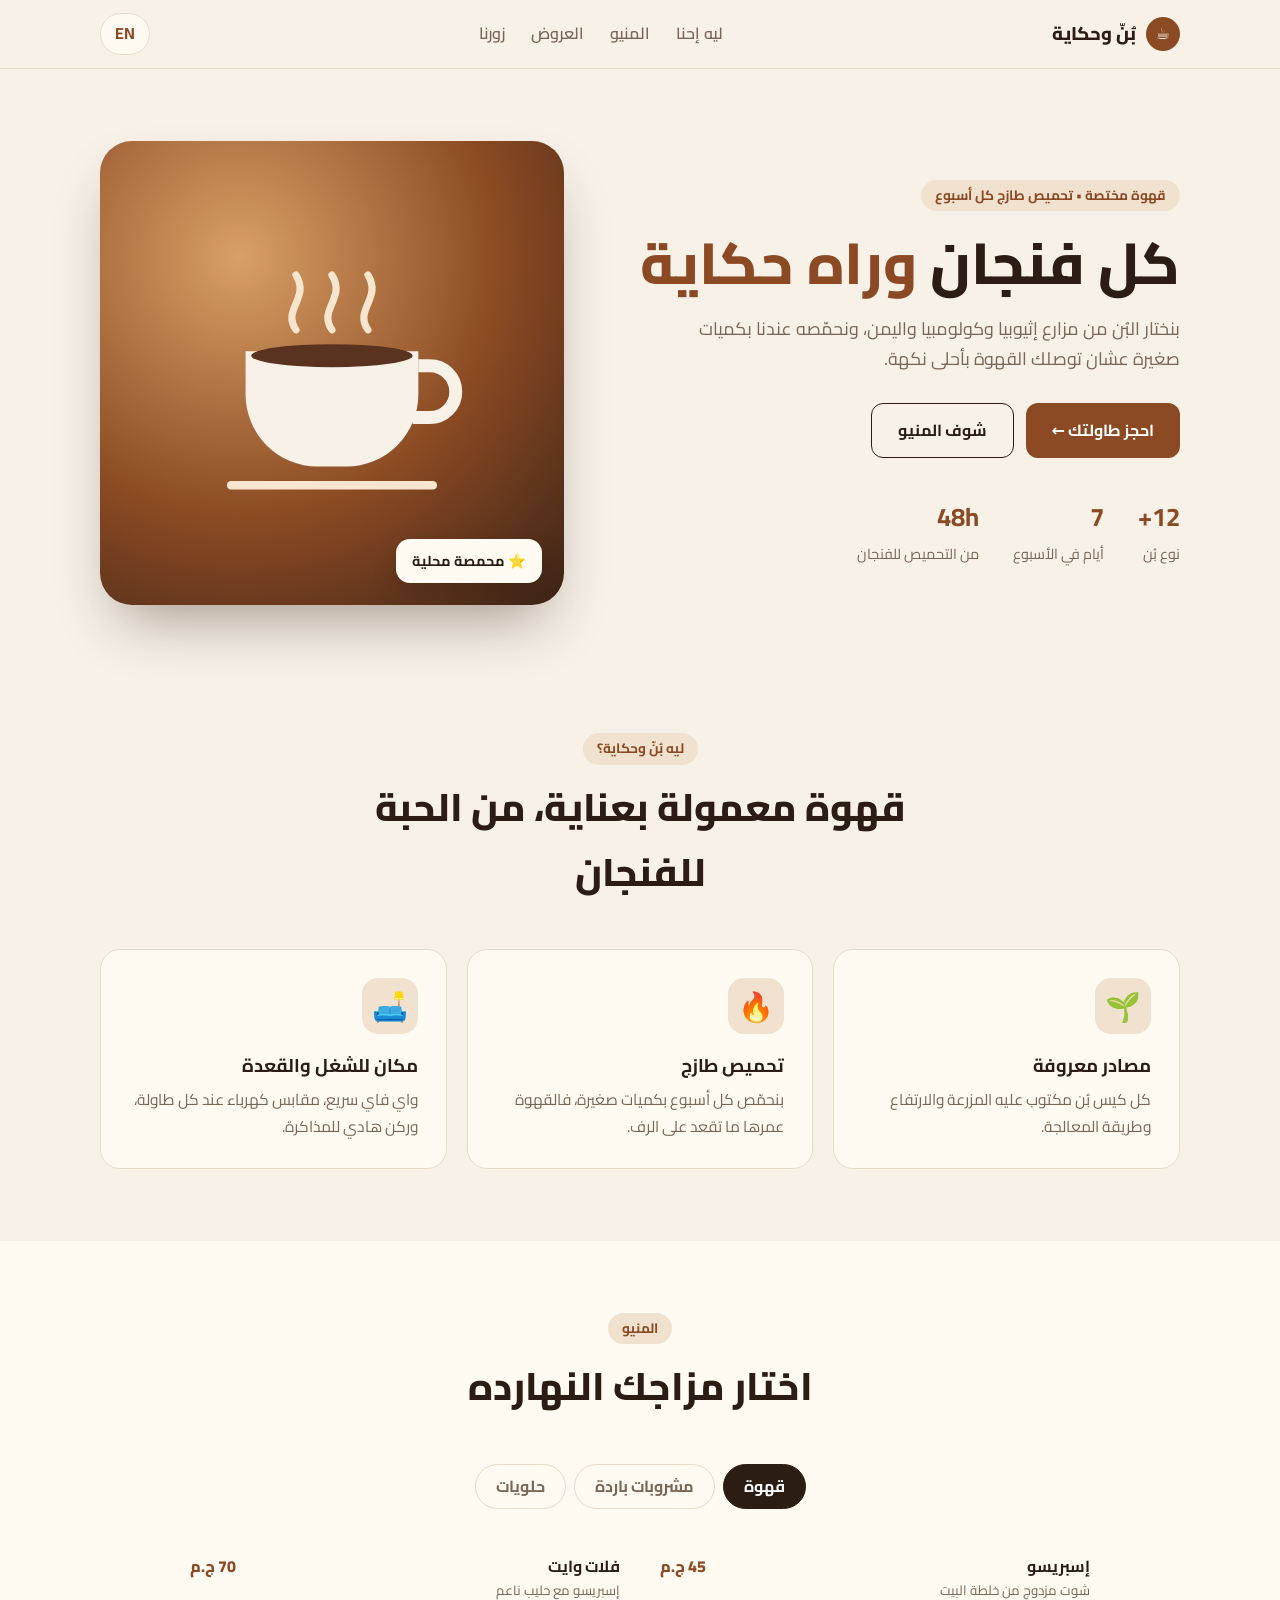
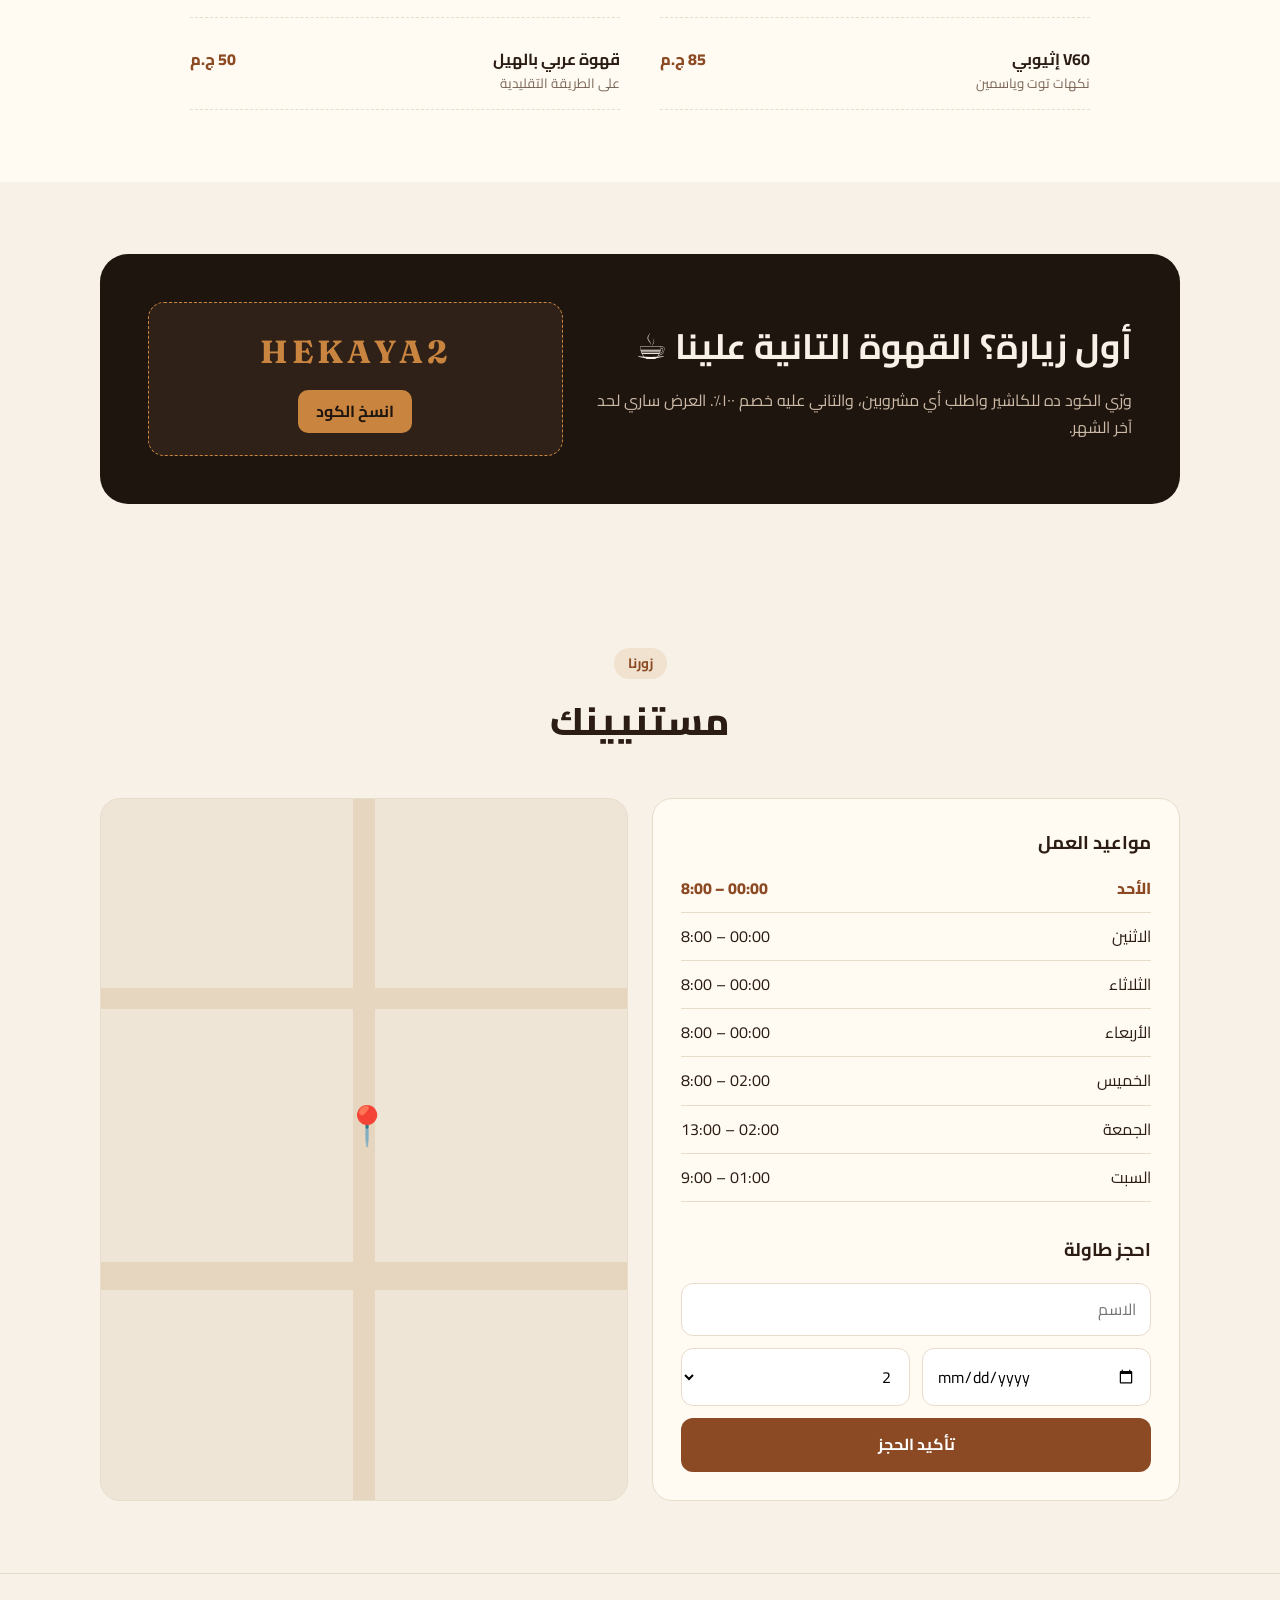
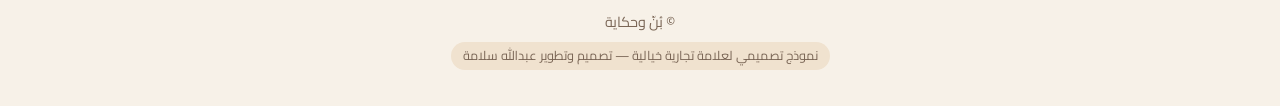
==== projects/cafe-landing/index.html @ 3712c5c9 "Rebuild as bilingual freelance portfolio and add 4 live projects - New Arabic/English portfolio with" ====
<!doctype html>
<html lang="ar" dir="rtl">
<head>
<meta charset="utf-8">
<meta name="viewport" content="width=device-width, initial-scale=1">
<title>بُنّ وحكاية | Bunn & Hekaya</title>
<meta name="description" content="Landing page concept for a specialty coffee shop — bilingual Arabic/English.">
<link rel="preconnect" href="https://fonts.googleapis.com">
<link rel="preconnect" href="https://fonts.gstatic.com" crossorigin>
<link href="https://fonts.googleapis.com/css2?family=Cairo:wght@400;600;800&family=Fraunces:opsz,wght@9..144,600;9..144,800&display=swap" rel="stylesheet">
<style>
:root{
  --bg:#f7f1e8; --surface:#fffaf2; --ink:#2b1d14; --muted:#7a6656; --brand:#8b4a23; --brand-2:#c9853f; --line:#e8dccb; --dark:#1f150f;
}
*{box-sizing:border-box;margin:0;padding:0}
html{scroll-behavior:smooth}
body{font-family:"Cairo",system-ui,sans-serif;background:var(--bg);color:var(--ink);line-height:1.7}
html[lang=en] body{font-family:"Cairo",system-ui,sans-serif}
html[lang=ar] .en, html[lang=en] .ar{display:none!important}
a{color:inherit;text-decoration:none}
.wrap{max-width:1120px;margin:0 auto;padding:0 20px}
.serif{font-family:"Fraunces",serif}

/* nav */
nav{position:sticky;top:0;z-index:10;background:color-mix(in srgb,var(--bg) 88%,transparent);backdrop-filter:blur(8px);border-bottom:1px solid var(--line)}
nav .wrap{display:flex;align-items:center;justify-content:space-between;height:68px;gap:16px}
.logo{display:flex;align-items:center;gap:10px;font-weight:800;font-size:1.15rem}
.logo .bean{width:34px;height:34px;border-radius:50%;background:var(--brand);display:grid;place-items:center;color:#fff;font-size:1rem}
.links{display:flex;gap:26px;font-weight:600;color:var(--muted)}
.links a:hover{color:var(--brand)}
.lang{border:1px solid var(--line);background:var(--surface);padding:6px 14px;border-radius:999px;font:inherit;font-weight:700;cursor:pointer;color:var(--brand)}

/* hero */
.hero{padding:72px 0 56px}
.hero .wrap{display:grid;grid-template-columns:1.1fr .9fr;gap:48px;align-items:center}
.tag{display:inline-block;background:#f0e2cf;color:var(--brand);padding:4px 14px;border-radius:999px;font-weight:700;font-size:.85rem}
h1{font-size:clamp(2.2rem,5vw,3.6rem);line-height:1.2;margin:18px 0 16px;font-weight:800}
h1 em{font-style:normal;color:var(--brand)}
.lead{color:var(--muted);font-size:1.12rem;max-width:520px}
.cta{display:flex;gap:12px;margin-top:28px;flex-wrap:wrap}
.btn{display:inline-flex;align-items:center;gap:8px;padding:13px 26px;border-radius:12px;font-weight:700;transition:.2s}
.btn.primary{background:var(--brand);color:#fff}
.btn.primary:hover{background:#6f3a1b;transform:translateY(-2px)}
.btn.ghost{border:1.5px solid var(--ink)}
.btn.ghost:hover{background:var(--ink);color:#fff}
.stats{display:flex;gap:34px;margin-top:38px}
.stats b{display:block;font-size:1.6rem;color:var(--brand)}
.stats span{color:var(--muted);font-size:.9rem}
.cup{position:relative;aspect-ratio:1;border-radius:32px;background:radial-gradient(circle at 30% 25%,#d9a066,#8b4a23 55%,#3b2316);display:grid;place-items:center;overflow:hidden;box-shadow:0 30px 60px -20px rgba(59,35,22,.45)}
.cup svg{width:62%}
.steam path{stroke-dasharray:60;animation:steam 3s ease-in-out infinite}
.steam path:nth-child(2){animation-delay:.6s}.steam path:nth-child(3){animation-delay:1.2s}
@keyframes steam{0%{stroke-dashoffset:60;opacity:0}40%{opacity:.9}100%{stroke-dashoffset:-60;opacity:0}}
.badge{position:absolute;bottom:22px;inset-inline-start:22px;background:var(--surface);padding:10px 16px;border-radius:14px;font-weight:700;font-size:.9rem;box-shadow:0 10px 24px rgba(0,0,0,.15)}

/* sections */
section{padding:72px 0}
.head{text-align:center;max-width:620px;margin:0 auto 44px}
.head h2{font-size:clamp(1.7rem,3.5vw,2.4rem);font-weight:800;margin:10px 0}
.head p{color:var(--muted)}
.why{display:grid;grid-template-columns:repeat(3,1fr);gap:20px}
.card{background:var(--surface);border:1px solid var(--line);border-radius:20px;padding:28px}
.card .ic{font-size:1.8rem;width:56px;height:56px;border-radius:16px;background:#f0e2cf;display:grid;place-items:center;margin-bottom:16px}
.card h3{font-size:1.15rem;margin-bottom:6px}
.card p{color:var(--muted);font-size:.97rem}

/* menu */
.tabs{display:flex;justify-content:center;gap:8px;margin-bottom:30px;flex-wrap:wrap}
.tabs button{font:inherit;font-weight:700;border:1px solid var(--line);background:var(--surface);padding:8px 20px;border-radius:999px;cursor:pointer;color:var(--muted)}
.tabs button.on{background:var(--ink);color:#fff;border-color:var(--ink)}
.menu{display:grid;grid-template-columns:repeat(2,1fr);gap:14px 40px;max-width:900px;margin:0 auto}
.item{display:flex;align-items:baseline;gap:12px;padding:14px 0;border-bottom:1px dashed var(--line)}
.item .n{font-weight:700}
.item small{display:block;color:var(--muted);font-weight:400}
.item .dots{flex:1}
.item .p{font-weight:800;color:var(--brand);white-space:nowrap}

/* offer */
.offer{background:var(--dark);color:#f7f1e8;border-radius:28px;padding:48px;display:grid;grid-template-columns:1.3fr 1fr;gap:30px;align-items:center}
.offer h2{font-size:clamp(1.6rem,3vw,2.2rem);margin-bottom:10px}
.offer p{color:#cdbba8}
.code{background:#2f2118;border:1px dashed var(--brand-2);border-radius:16px;padding:22px;text-align:center}
.code b{display:block;font-size:2rem;letter-spacing:4px;color:var(--brand-2);font-family:"Fraunces",serif}
.code button{margin-top:10px;font:inherit;background:var(--brand-2);border:0;color:var(--dark);padding:8px 18px;border-radius:10px;font-weight:700;cursor:pointer}

/* visit */
.visit{display:grid;grid-template-columns:1fr 1fr;gap:24px}
.hours li{list-style:none;display:flex;justify-content:space-between;padding:10px 0;border-bottom:1px solid var(--line)}
.hours li.today{color:var(--brand);font-weight:800}
.map{border-radius:20px;min-height:280px;background:
  linear-gradient(90deg,transparent 48%,#e6d6c0 48% 52%,transparent 52%),
  linear-gradient(0deg,transparent 30%,#e6d6c0 30% 34%,transparent 34%),
  linear-gradient(0deg,transparent 70%,#e6d6c0 70% 73%,transparent 73%),#efe5d6;
  position:relative;border:1px solid var(--line)}
.pin{position:absolute;top:42%;left:46%;font-size:2.4rem;animation:bob 1.8s ease-in-out infinite}
@keyframes bob{50%{transform:translateY(-8px)}}
form.book{display:grid;gap:12px;margin-top:18px}
form.book .row{display:grid;grid-template-columns:1fr 1fr;gap:12px}
input,select{font:inherit;padding:12px 14px;border-radius:12px;border:1px solid var(--line);background:#fff;width:100%}
.ok{display:none;background:#e7f3e3;color:#2f6b2a;padding:12px;border-radius:12px;font-weight:700}

footer{padding:36px 0;text-align:center;color:var(--muted);font-size:.9rem;border-top:1px solid var(--line)}
.concept{display:inline-block;margin-top:8px;font-size:.8rem;background:#f0e2cf;padding:3px 12px;border-radius:999px}

.reveal{opacity:0;transform:translateY(24px);transition:.7s}
.reveal.in{opacity:1;transform:none}

@media (max-width:860px){
  .hero .wrap,.offer,.visit{grid-template-columns:1fr}
  .why{grid-template-columns:1fr}
  .menu{grid-template-columns:1fr}
  .links{display:none}
  .offer{padding:30px}
  .hero{padding-top:40px}
}
</style>
</head>
<body>
<nav>
  <div class="wrap">
    <a href="#" class="logo"><span class="bean">☕</span><span class="ar">بُنّ وحكاية</span><span class="en serif">Bunn &amp; Hekaya</span></a>
    <div class="links">
      <a href="#why"><span class="ar">ليه إحنا</span><span class="en">Why us</span></a>
      <a href="#menu"><span class="ar">المنيو</span><span class="en">Menu</span></a>
      <a href="#offer"><span class="ar">العروض</span><span class="en">Offers</span></a>
      <a href="#visit"><span class="ar">زورنا</span><span class="en">Visit</span></a>
    </div>
    <button class="lang" id="lang">EN</button>
  </div>
</nav>

<header class="hero">
  <div class="wrap">
    <div>
      <span class="tag"><span class="ar">قهوة مختصة • تحميص طازج كل أسبوع</span><span class="en">Specialty coffee • Roasted fresh weekly</span></span>
      <h1><span class="ar">كل فنجان <em>وراه حكاية</em></span><span class="en">Every cup <em>has a story</em></span></h1>
      <p class="lead"><span class="ar">بنختار البُن من مزارع إثيوبيا وكولومبيا واليمن، ونحمّصه عندنا بكميات صغيرة عشان توصلك القهوة بأحلى نكهة.</span><span class="en">We source beans from farms in Ethiopia, Colombia and Yemen, and roast them in small batches in-house so every cup reaches you at its best.</span></p>
      <div class="cta">
        <a class="btn primary" href="#visit"><span class="ar">احجز طاولتك ←</span><span class="en">Book a table →</span></a>
        <a class="btn ghost" href="#menu"><span class="ar">شوف المنيو</span><span class="en">See the menu</span></a>
      </div>
      <div class="stats">
        <div><b>12+</b><span class="ar">نوع بُن</span><span class="en">bean origins</span></div>
        <div><b>7</b><span class="ar">أيام في الأسبوع</span><span class="en">days a week</span></div>
        <div><b>48h</b><span class="ar">من التحميص للفنجان</span><span class="en">roast to cup</span></div>
      </div>
    </div>
    <div class="cup" aria-hidden="true">
      <svg viewBox="0 0 200 200" fill="none">
        <g class="steam" stroke="#f7e6cf" stroke-width="5" stroke-linecap="round">
          <path d="M75 70c-10-14 10-22 0-38"/><path d="M100 70c-10-14 10-22 0-38"/><path d="M125 70c-10-14 10-22 0-38"/>
        </g>
        <path d="M40 85h120v30a50 50 0 0 1-50 50h-20a50 50 0 0 1-50-50z" fill="#f7f1e8"/>
        <path d="M160 95h8a18 18 0 0 1 0 36h-12" stroke="#f7f1e8" stroke-width="9"/>
        <ellipse cx="100" cy="88" rx="56" ry="8" fill="#5a3320"/>
        <path d="M30 178h140" stroke="#f7e6cf" stroke-width="6" stroke-linecap="round"/>
      </svg>
      <div class="badge">⭐ <span class="ar">محمصة محلية</span><span class="en">Local roastery</span></div>
    </div>
  </div>
</header>

<section id="why">
  <div class="wrap">
    <div class="head reveal">
      <span class="tag"><span class="ar">ليه بُنّ وحكاية؟</span><span class="en">Why Bunn &amp; Hekaya?</span></span>
      <h2><span class="ar">قهوة معمولة بعناية، من الحبة للفنجان</span><span class="en">Coffee made with care, from bean to cup</span></h2>
    </div>
    <div class="why">
      <div class="card reveal"><div class="ic">🌱</div><h3><span class="ar">مصادر معروفة</span><span class="en">Known origins</span></h3><p><span class="ar">كل كيس بُن مكتوب عليه المزرعة والارتفاع وطريقة المعالجة.</span><span class="en">Every bag lists its farm, altitude and processing method.</span></p></div>
      <div class="card reveal"><div class="ic">🔥</div><h3><span class="ar">تحميص طازج</span><span class="en">Fresh roasting</span></h3><p><span class="ar">بنحمّص كل أسبوع بكميات صغيرة، فالقهوة عمرها ما تقعد على الرف.</span><span class="en">We roast weekly in small batches, so coffee never sits on a shelf.</span></p></div>
      <div class="card reveal"><div class="ic">🛋️</div><h3><span class="ar">مكان للشغل والقعدة</span><span class="en">Work-friendly space</span></h3><p><span class="ar">واي فاي سريع، مقابس كهرباء عند كل طاولة، وركن هادي للمذاكرة.</span><span class="en">Fast Wi-Fi, a socket at every table and a quiet study corner.</span></p></div>
    </div>
  </div>
</section>

<section id="menu" style="background:var(--surface)">
  <div class="wrap">
    <div class="head reveal">
      <span class="tag"><span class="ar">المنيو</span><span class="en">Menu</span></span>
      <h2><span class="ar">اختار مزاجك النهارده</span><span class="en">Pick today's mood</span></h2>
    </div>
    <div class="tabs" id="tabs"></div>
    <div class="menu" id="menuList"></div>
  </div>
</section>

<section id="offer">
  <div class="wrap">
    <div class="offer reveal">
      <div>
        <h2><span class="ar">أول زيارة؟ القهوة التانية علينا ☕</span><span class="en">First visit? Your second coffee is on us ☕</span></h2>
        <p><span class="ar">ورّي الكود ده للكاشير واطلب أي مشروبين، والتاني عليه خصم ١٠٠٪. العرض ساري لحد آخر الشهر.</span><span class="en">Show this code at the counter and order any two drinks; the second is free. Valid until the end of the month.</span></p>
      </div>
      <div class="code">
        <b>HEKAYA2</b>
        <button id="copy"><span class="ar">انسخ الكود</span><span class="en">Copy code</span></button>
      </div>
    </div>
  </div>
</section>

<section id="visit">
  <div class="wrap">
    <div class="head reveal">
      <span class="tag"><span class="ar">زورنا</span><span class="en">Visit us</span></span>
      <h2><span class="ar">مستنيينك</span><span class="en">We're waiting for you</span></h2>
    </div>
    <div class="visit">
      <div class="card reveal">
        <h3><span class="ar">مواعيد العمل</span><span class="en">Opening hours</span></h3>
        <ul class="hours" id="hours"></ul>
        <form class="book" id="book">
          <h3 style="margin-top:14px"><span class="ar">احجز طاولة</span><span class="en">Book a table</span></h3>
          <input required id="nm" placeholder="الاسم">
          <div class="row">
            <input required type="date" id="dt">
            <select id="ppl"><option>2</option><option>3</option><option>4</option><option>5+</option></select>
          </div>
          <button class="btn primary" style="justify-content:center;border:0;font:inherit;font-weight:700;cursor:pointer"><span class="ar">تأكيد الحجز</span><span class="en">Confirm booking</span></button>
          <div class="ok" id="ok"></div>
        </form>
      </div>
      <div class="map reveal" role="img" aria-label="Map"><span class="pin">📍</span></div>
    </div>
  </div>
</section>

<footer>
  <div class="wrap">
    <div><span class="ar">© بُنّ وحكاية</span><span class="en">© Bunn &amp; Hekaya</span></div>
    <span class="concept"><span class="ar">نموذج تصميمي لعلامة تجارية خيالية — تصميم وتطوير عبدالله سلامة</span><span class="en">Design concept for a fictional brand — designed &amp; built by Abdullah Salama</span></span>
  </div>
</footer>

<script>
const MENU={
  coffee:{ar:"قهوة",en:"Coffee",items:[
    ["إسبريسو","Espresso","شوت مزدوج من خلطة البيت","Double shot of the house blend",45],
    ["فلات وايت","Flat White","إسبريسو مع حليب ناعم","Espresso with silky milk",70],
    ["V60 إثيوبي","Ethiopian V60","نكهات توت وياسمين","Notes of berry and jasmine",85],
    ["قهوة عربي بالهيل","Arabic Coffee & Cardamom","على الطريقة التقليدية","The traditional way",50]]},
  cold:{ar:"مشروبات باردة",en:"Cold drinks",items:[
    ["كولد برو","Cold Brew","منقوع ١٨ ساعة","Steeped for 18 hours",75],
    ["آيس سبانش لاتيه","Iced Spanish Latte","بالحليب المكثف","With condensed milk",80],
    ["ليمون بالنعناع","Mint Lemonade","فريش","Freshly squeezed",55],
    ["آيس ماتشا","Iced Matcha","ماتشا ياباني","Japanese matcha",90]]},
  sweets:{ar:"حلويات",en:"Sweets",items:[
    ["تشيز كيك سان سباستيان","Basque Cheesecake","قطعة","Per slice",95],
    ["كرواسون زبدة","Butter Croissant","طازج كل صباح","Baked every morning",45],
    ["كوكيز شوكولاتة","Chocolate Cookie","بالبندق","With hazelnut",40],
    ["بسبوسة بالقشطة","Basbousa & Cream","وصفة البيت","House recipe",55]]}
};
let lang="ar",tab="coffee";
const $=s=>document.querySelector(s);
function drawMenu(){
  $("#tabs").innerHTML=Object.entries(MENU).map(([k,v])=>`<button data-k="${k}" class="${k===tab?"on":""}">${v[lang]}</button>`).join("");
  $("#menuList").innerHTML=MENU[tab].items.map(i=>`<div class="item"><div class="n">${lang==="ar"?i[0]:i[1]}<small>${lang==="ar"?i[2]:i[3]}</small></div><span class="dots"></span><span class="p">${i[4]} ${lang==="ar"?"ج.م":"EGP"}</span></div>`).join("");
  document.querySelectorAll("#tabs button").forEach(b=>b.onclick=()=>{tab=b.dataset.k;drawMenu()});
}
const DAYS=[["الأحد","Sunday","8:00 – 00:00"],["الاثنين","Monday","8:00 – 00:00"],["الثلاثاء","Tuesday","8:00 – 00:00"],["الأربعاء","Wednesday","8:00 – 00:00"],["الخميس","Thursday","8:00 – 02:00"],["الجمعة","Friday","13:00 – 02:00"],["السبت","Saturday","9:00 – 01:00"]];
function drawHours(){
  const t=new Date().getDay();
  $("#hours").innerHTML=DAYS.map((d,i)=>`<li class="${i===t?"today":""}"><span>${lang==="ar"?d[0]:d[1]}</span><span dir="ltr">${d[2]}</span></li>`).join("");
}
function setLang(l){
  lang=l;document.documentElement.lang=l;document.documentElement.dir=l==="ar"?"rtl":"ltr";
  $("#lang").textContent=l==="ar"?"EN":"عربي";
  $("#nm").placeholder=l==="ar"?"الاسم":"Your name";
  drawMenu();drawHours();
}
$("#lang").onclick=()=>setLang(lang==="ar"?"en":"ar");
$("#copy").onclick=()=>{navigator.clipboard?.writeText("HEKAYA2");$("#copy").textContent=lang==="ar"?"تم النسخ ✓":"Copied ✓"};
$("#dt").min=new Date().toISOString().slice(0,10);
$("#book").onsubmit=e=>{e.preventDefault();const ok=$("#ok");ok.style.display="block";
  ok.textContent=lang==="ar"?`تم استلام طلب الحجز يا ${$("#nm").value} — هنكلمك للتأكيد (نموذج تجريبي)`:`Thanks ${$("#nm").value}, we'll call to confirm (demo form)`;};
const io=new IntersectionObserver(es=>es.forEach(e=>{if(e.isIntersecting){e.target.classList.add("in");io.unobserve(e.target)}}),{threshold:.15});
document.querySelectorAll(".reveal").forEach(el=>io.observe(el));
setLang("ar");
</script>
</body>
</html>
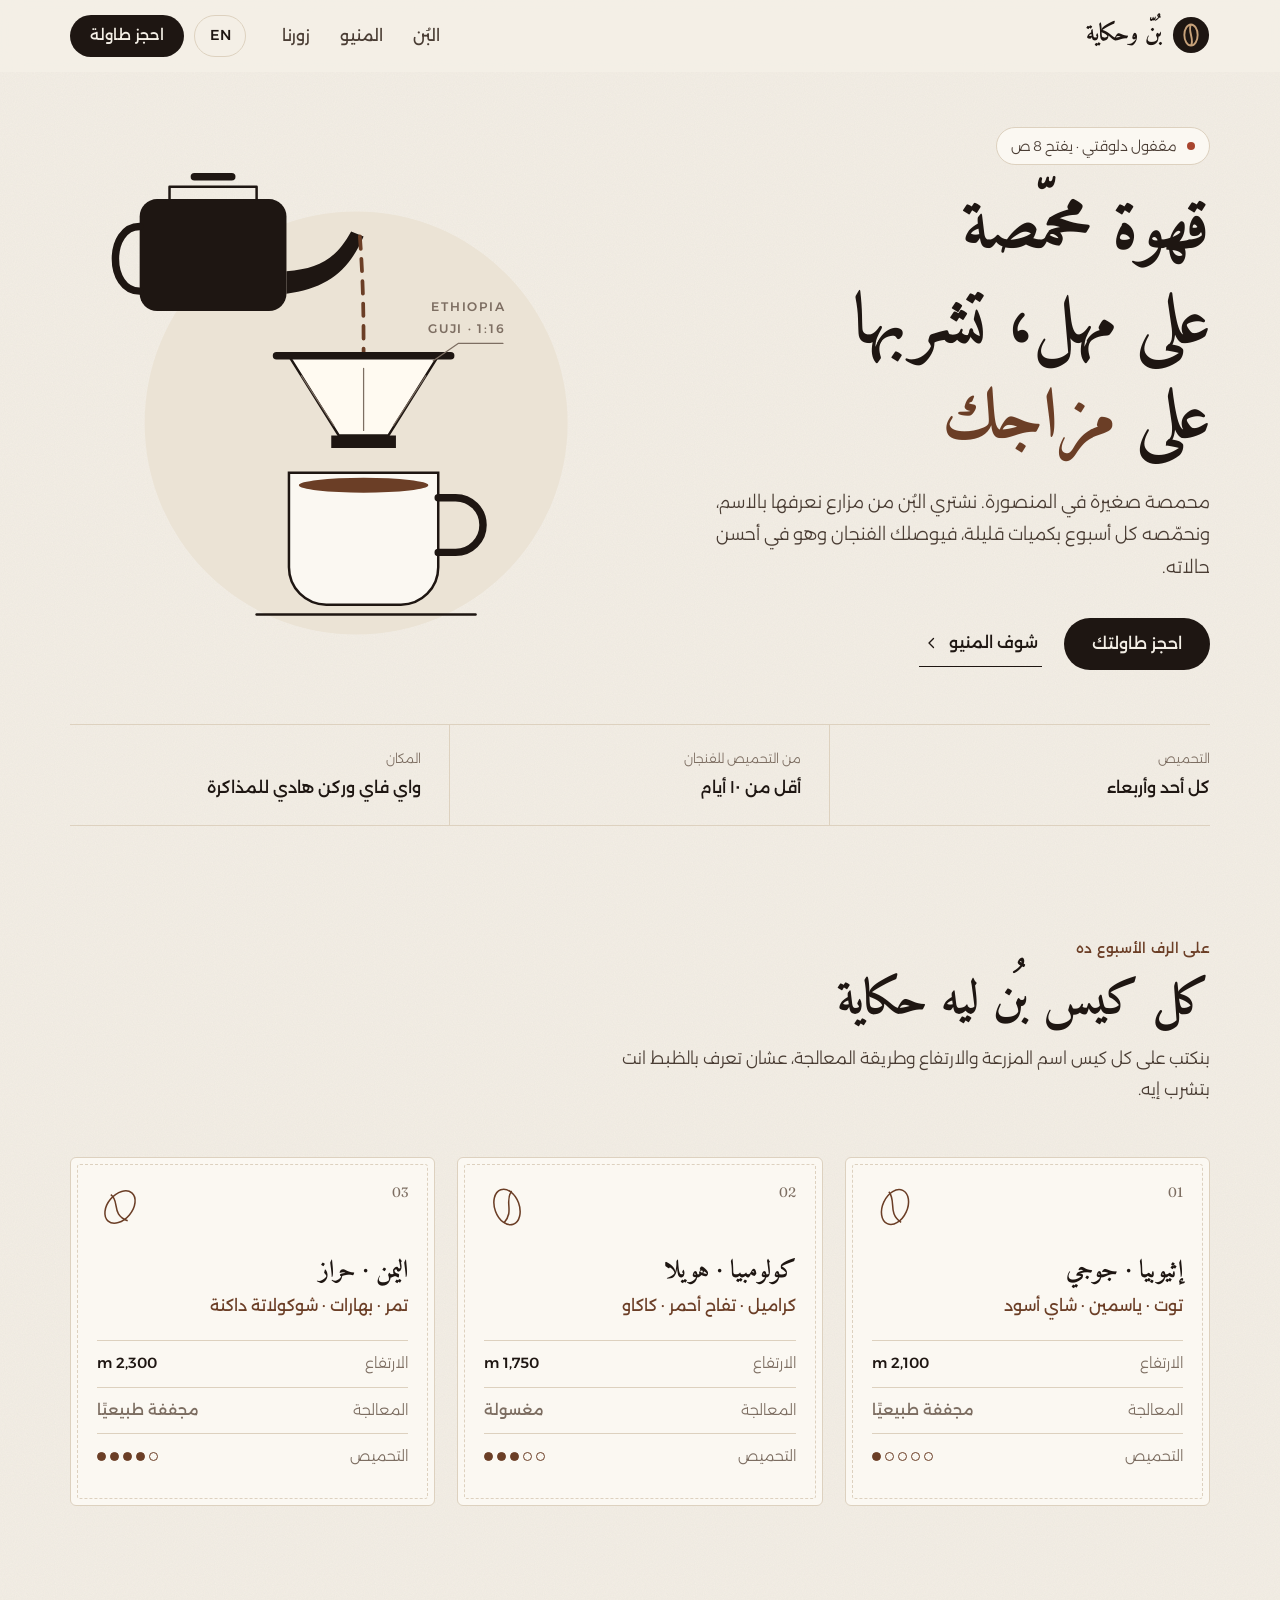
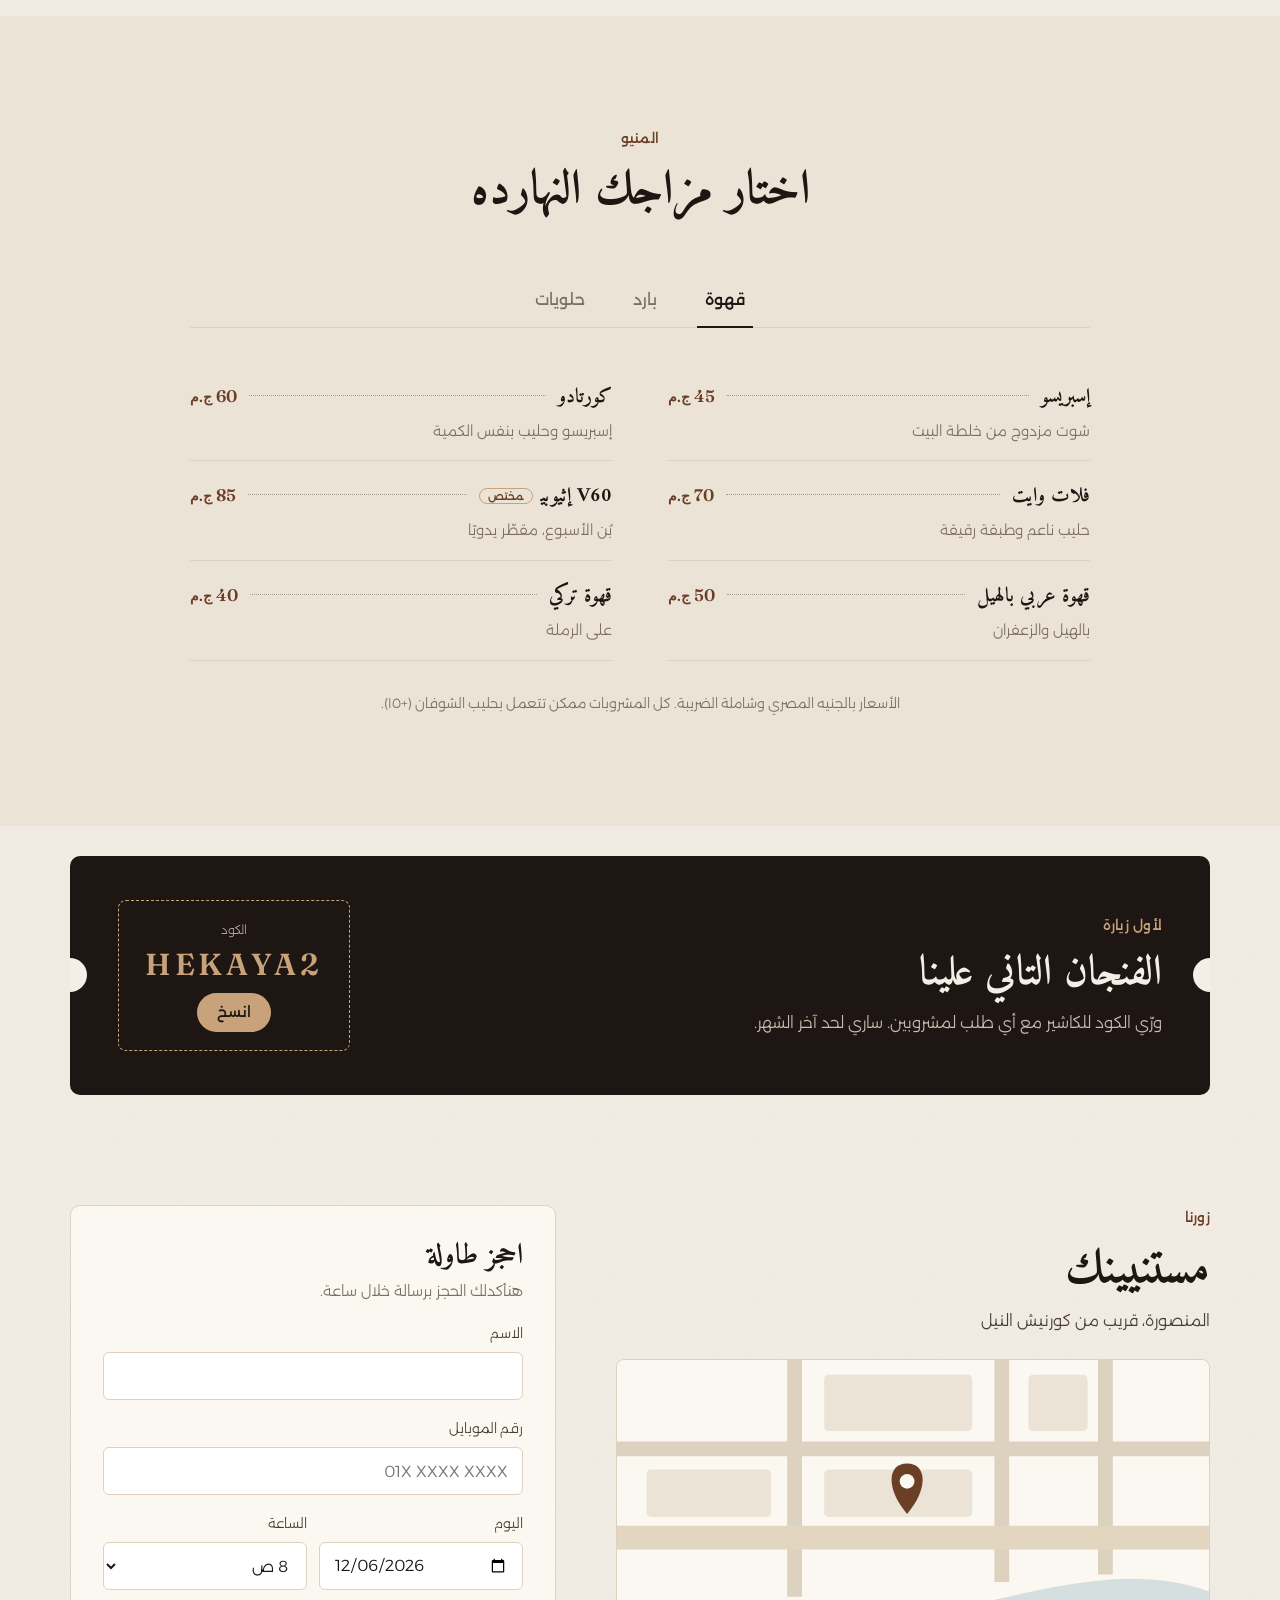
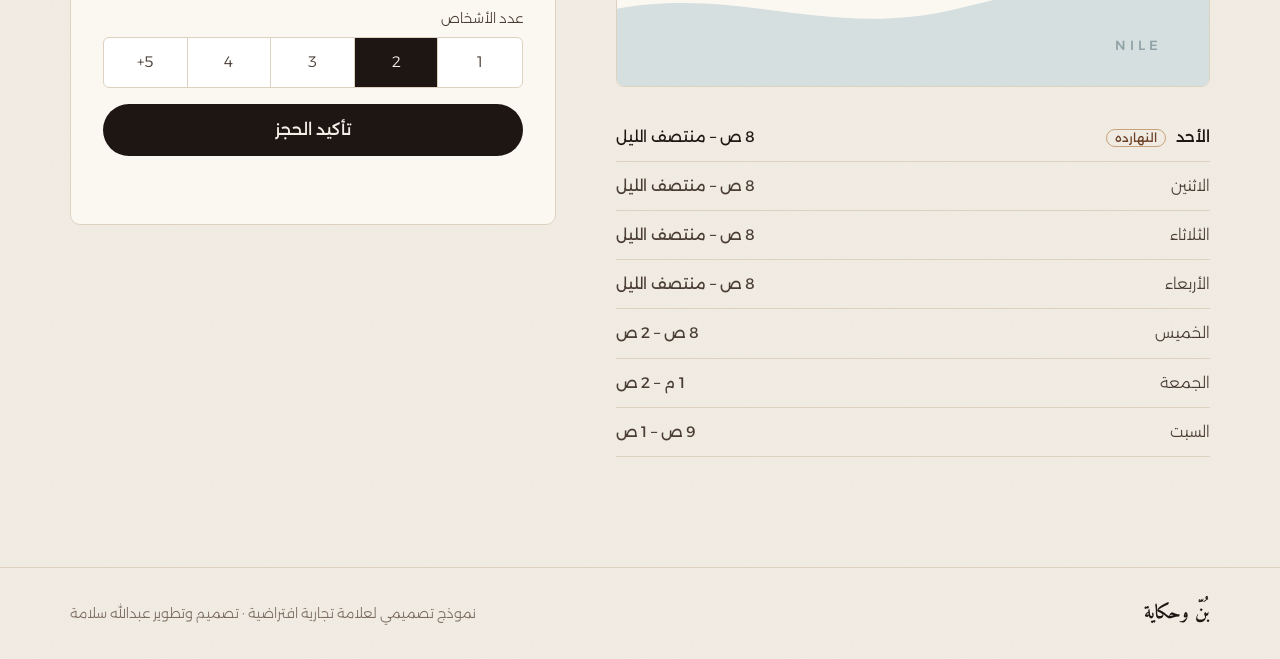
==== commit 6d5e9e2b: "Redesign café landing page Editorial look with an animated pour-over illustration, bean origin cards" ====
--- a/projects/cafe-landing/index.html
+++ b/projects/cafe-landing/index.html
@@ -3,280 +3,264 @@
 <head>
 <meta charset="utf-8">
 <meta name="viewport" content="width=device-width, initial-scale=1">
-<title>بُنّ وحكاية | Bunn & Hekaya</title>
-<meta name="description" content="Landing page concept for a specialty coffee shop — bilingual Arabic/English.">
+<title>بُنّ وحكاية | محمصة وقهوة مختصة</title>
+<meta name="description" content="بُنّ وحكاية — محمصة صغيرة وقهوة مختصة. بُن من مزارع معروفة، نحمّصه كل أسبوع ونقدّمه بعناية.">
+<meta name="theme-color" content="#f4efe6">
+<link rel="icon" href="data:image/svg+xml,%3Csvg xmlns='http://www.w3.org/2000/svg' viewBox='0 0 32 32'%3E%3Crect width='32' height='32' rx='16' fill='%231e1612'/%3E%3Cellipse cx='16' cy='16' rx='6' ry='9' fill='none' stroke='%23c8a27a' stroke-width='2'/%3E%3Cpath d='M16 7c-3 5 3 13 0 18' fill='none' stroke='%23c8a27a' stroke-width='2'/%3E%3C/svg%3E">
 <link rel="preconnect" href="https://fonts.googleapis.com">
 <link rel="preconnect" href="https://fonts.gstatic.com" crossorigin>
-<link href="https://fonts.googleapis.com/css2?family=Cairo:wght@400;600;800&family=Fraunces:opsz,wght@9..144,600;9..144,800&display=swap" rel="stylesheet">
-<style>
-:root{
-  --bg:#f7f1e8; --surface:#fffaf2; --ink:#2b1d14; --muted:#7a6656; --brand:#8b4a23; --brand-2:#c9853f; --line:#e8dccb; --dark:#1f150f;
-}
-*{box-sizing:border-box;margin:0;padding:0}
-html{scroll-behavior:smooth}
-body{font-family:"Cairo",system-ui,sans-serif;background:var(--bg);color:var(--ink);line-height:1.7}
-html[lang=en] body{font-family:"Cairo",system-ui,sans-serif}
-html[lang=ar] .en, html[lang=en] .ar{display:none!important}
-a{color:inherit;text-decoration:none}
-.wrap{max-width:1120px;margin:0 auto;padding:0 20px}
-.serif{font-family:"Fraunces",serif}
-
-/* nav */
-nav{position:sticky;top:0;z-index:10;background:color-mix(in srgb,var(--bg) 88%,transparent);backdrop-filter:blur(8px);border-bottom:1px solid var(--line)}
-nav .wrap{display:flex;align-items:center;justify-content:space-between;height:68px;gap:16px}
-.logo{display:flex;align-items:center;gap:10px;font-weight:800;font-size:1.15rem}
-.logo .bean{width:34px;height:34px;border-radius:50%;background:var(--brand);display:grid;place-items:center;color:#fff;font-size:1rem}
-.links{display:flex;gap:26px;font-weight:600;color:var(--muted)}
-.links a:hover{color:var(--brand)}
-.lang{border:1px solid var(--line);background:var(--surface);padding:6px 14px;border-radius:999px;font:inherit;font-weight:700;cursor:pointer;color:var(--brand)}
-
-/* hero */
-.hero{padding:72px 0 56px}
-.hero .wrap{display:grid;grid-template-columns:1.1fr .9fr;gap:48px;align-items:center}
-.tag{display:inline-block;background:#f0e2cf;color:var(--brand);padding:4px 14px;border-radius:999px;font-weight:700;font-size:.85rem}
-h1{font-size:clamp(2.2rem,5vw,3.6rem);line-height:1.2;margin:18px 0 16px;font-weight:800}
-h1 em{font-style:normal;color:var(--brand)}
-.lead{color:var(--muted);font-size:1.12rem;max-width:520px}
-.cta{display:flex;gap:12px;margin-top:28px;flex-wrap:wrap}
-.btn{display:inline-flex;align-items:center;gap:8px;padding:13px 26px;border-radius:12px;font-weight:700;transition:.2s}
-.btn.primary{background:var(--brand);color:#fff}
-.btn.primary:hover{background:#6f3a1b;transform:translateY(-2px)}
-.btn.ghost{border:1.5px solid var(--ink)}
-.btn.ghost:hover{background:var(--ink);color:#fff}
-.stats{display:flex;gap:34px;margin-top:38px}
-.stats b{display:block;font-size:1.6rem;color:var(--brand)}
-.stats span{color:var(--muted);font-size:.9rem}
-.cup{position:relative;aspect-ratio:1;border-radius:32px;background:radial-gradient(circle at 30% 25%,#d9a066,#8b4a23 55%,#3b2316);display:grid;place-items:center;overflow:hidden;box-shadow:0 30px 60px -20px rgba(59,35,22,.45)}
-.cup svg{width:62%}
-.steam path{stroke-dasharray:60;animation:steam 3s ease-in-out infinite}
-.steam path:nth-child(2){animation-delay:.6s}.steam path:nth-child(3){animation-delay:1.2s}
-@keyframes steam{0%{stroke-dashoffset:60;opacity:0}40%{opacity:.9}100%{stroke-dashoffset:-60;opacity:0}}
-.badge{position:absolute;bottom:22px;inset-inline-start:22px;background:var(--surface);padding:10px 16px;border-radius:14px;font-weight:700;font-size:.9rem;box-shadow:0 10px 24px rgba(0,0,0,.15)}
-
-/* sections */
-section{padding:72px 0}
-.head{text-align:center;max-width:620px;margin:0 auto 44px}
-.head h2{font-size:clamp(1.7rem,3.5vw,2.4rem);font-weight:800;margin:10px 0}
-.head p{color:var(--muted)}
-.why{display:grid;grid-template-columns:repeat(3,1fr);gap:20px}
-.card{background:var(--surface);border:1px solid var(--line);border-radius:20px;padding:28px}
-.card .ic{font-size:1.8rem;width:56px;height:56px;border-radius:16px;background:#f0e2cf;display:grid;place-items:center;margin-bottom:16px}
-.card h3{font-size:1.15rem;margin-bottom:6px}
-.card p{color:var(--muted);font-size:.97rem}
-
-/* menu */
-.tabs{display:flex;justify-content:center;gap:8px;margin-bottom:30px;flex-wrap:wrap}
-.tabs button{font:inherit;font-weight:700;border:1px solid var(--line);background:var(--surface);padding:8px 20px;border-radius:999px;cursor:pointer;color:var(--muted)}
-.tabs button.on{background:var(--ink);color:#fff;border-color:var(--ink)}
-.menu{display:grid;grid-template-columns:repeat(2,1fr);gap:14px 40px;max-width:900px;margin:0 auto}
-.item{display:flex;align-items:baseline;gap:12px;padding:14px 0;border-bottom:1px dashed var(--line)}
-.item .n{font-weight:700}
-.item small{display:block;color:var(--muted);font-weight:400}
-.item .dots{flex:1}
-.item .p{font-weight:800;color:var(--brand);white-space:nowrap}
-
-/* offer */
-.offer{background:var(--dark);color:#f7f1e8;border-radius:28px;padding:48px;display:grid;grid-template-columns:1.3fr 1fr;gap:30px;align-items:center}
-.offer h2{font-size:clamp(1.6rem,3vw,2.2rem);margin-bottom:10px}
-.offer p{color:#cdbba8}
-.code{background:#2f2118;border:1px dashed var(--brand-2);border-radius:16px;padding:22px;text-align:center}
-.code b{display:block;font-size:2rem;letter-spacing:4px;color:var(--brand-2);font-family:"Fraunces",serif}
-.code button{margin-top:10px;font:inherit;background:var(--brand-2);border:0;color:var(--dark);padding:8px 18px;border-radius:10px;font-weight:700;cursor:pointer}
-
-/* visit */
-.visit{display:grid;grid-template-columns:1fr 1fr;gap:24px}
-.hours li{list-style:none;display:flex;justify-content:space-between;padding:10px 0;border-bottom:1px solid var(--line)}
-.hours li.today{color:var(--brand);font-weight:800}
-.map{border-radius:20px;min-height:280px;background:
-  linear-gradient(90deg,transparent 48%,#e6d6c0 48% 52%,transparent 52%),
-  linear-gradient(0deg,transparent 30%,#e6d6c0 30% 34%,transparent 34%),
-  linear-gradient(0deg,transparent 70%,#e6d6c0 70% 73%,transparent 73%),#efe5d6;
-  position:relative;border:1px solid var(--line)}
-.pin{position:absolute;top:42%;left:46%;font-size:2.4rem;animation:bob 1.8s ease-in-out infinite}
-@keyframes bob{50%{transform:translateY(-8px)}}
-form.book{display:grid;gap:12px;margin-top:18px}
-form.book .row{display:grid;grid-template-columns:1fr 1fr;gap:12px}
-input,select{font:inherit;padding:12px 14px;border-radius:12px;border:1px solid var(--line);background:#fff;width:100%}
-.ok{display:none;background:#e7f3e3;color:#2f6b2a;padding:12px;border-radius:12px;font-weight:700}
-
-footer{padding:36px 0;text-align:center;color:var(--muted);font-size:.9rem;border-top:1px solid var(--line)}
-.concept{display:inline-block;margin-top:8px;font-size:.8rem;background:#f0e2cf;padding:3px 12px;border-radius:999px}
-
-.reveal{opacity:0;transform:translateY(24px);transition:.7s}
-.reveal.in{opacity:1;transform:none}
-
-@media (max-width:860px){
-  .hero .wrap,.offer,.visit{grid-template-columns:1fr}
-  .why{grid-template-columns:1fr}
-  .menu{grid-template-columns:1fr}
-  .links{display:none}
-  .offer{padding:30px}
-  .hero{padding-top:40px}
-}
-</style>
+<link href="https://fonts.googleapis.com/css2?family=Amiri:wght@400;700&family=Alexandria:wght@300;400;500;600&family=Fraunces:opsz,wght@9..144,400;9..144,600&display=swap" rel="stylesheet">
+<link rel="stylesheet" href="assets/css/style.css">
 </head>
 <body>
-<nav>
-  <div class="wrap">
-    <a href="#" class="logo"><span class="bean">☕</span><span class="ar">بُنّ وحكاية</span><span class="en serif">Bunn &amp; Hekaya</span></a>
-    <div class="links">
-      <a href="#why"><span class="ar">ليه إحنا</span><span class="en">Why us</span></a>
+
+<a class="skip" href="#main"><span class="ar">تخطَّ إلى المحتوى</span><span class="en">Skip to content</span></a>
+
+<header class="nav" id="nav">
+  <div class="container nav__inner">
+    <a href="#top" class="brand">
+      <svg class="brand__mark" viewBox="0 0 40 40" aria-hidden="true"><circle cx="20" cy="20" r="19"/><ellipse cx="20" cy="20" rx="7" ry="11"/><path d="M20 9c-4 6 4 16 0 22"/></svg>
+      <span class="brand__name"><span class="ar">بُنّ وحكاية</span><span class="en">Bunn &amp; Hekaya</span></span>
+    </a>
+    <nav class="nav__links" aria-label="Main">
+      <a href="#origins"><span class="ar">البُن</span><span class="en">Our beans</span></a>
       <a href="#menu"><span class="ar">المنيو</span><span class="en">Menu</span></a>
-      <a href="#offer"><span class="ar">العروض</span><span class="en">Offers</span></a>
       <a href="#visit"><span class="ar">زورنا</span><span class="en">Visit</span></a>
-    </div>
-    <button class="lang" id="lang">EN</button>
-  </div>
-</nav>
-
-<header class="hero">
-  <div class="wrap">
-    <div>
-      <span class="tag"><span class="ar">قهوة مختصة • تحميص طازج كل أسبوع</span><span class="en">Specialty coffee • Roasted fresh weekly</span></span>
-      <h1><span class="ar">كل فنجان <em>وراه حكاية</em></span><span class="en">Every cup <em>has a story</em></span></h1>
-      <p class="lead"><span class="ar">بنختار البُن من مزارع إثيوبيا وكولومبيا واليمن، ونحمّصه عندنا بكميات صغيرة عشان توصلك القهوة بأحلى نكهة.</span><span class="en">We source beans from farms in Ethiopia, Colombia and Yemen, and roast them in small batches in-house so every cup reaches you at its best.</span></p>
-      <div class="cta">
-        <a class="btn primary" href="#visit"><span class="ar">احجز طاولتك ←</span><span class="en">Book a table →</span></a>
-        <a class="btn ghost" href="#menu"><span class="ar">شوف المنيو</span><span class="en">See the menu</span></a>
-      </div>
-      <div class="stats">
-        <div><b>12+</b><span class="ar">نوع بُن</span><span class="en">bean origins</span></div>
-        <div><b>7</b><span class="ar">أيام في الأسبوع</span><span class="en">days a week</span></div>
-        <div><b>48h</b><span class="ar">من التحميص للفنجان</span><span class="en">roast to cup</span></div>
-      </div>
-    </div>
-    <div class="cup" aria-hidden="true">
-      <svg viewBox="0 0 200 200" fill="none">
-        <g class="steam" stroke="#f7e6cf" stroke-width="5" stroke-linecap="round">
-          <path d="M75 70c-10-14 10-22 0-38"/><path d="M100 70c-10-14 10-22 0-38"/><path d="M125 70c-10-14 10-22 0-38"/>
-        </g>
-        <path d="M40 85h120v30a50 50 0 0 1-50 50h-20a50 50 0 0 1-50-50z" fill="#f7f1e8"/>
-        <path d="M160 95h8a18 18 0 0 1 0 36h-12" stroke="#f7f1e8" stroke-width="9"/>
-        <ellipse cx="100" cy="88" rx="56" ry="8" fill="#5a3320"/>
-        <path d="M30 178h140" stroke="#f7e6cf" stroke-width="6" stroke-linecap="round"/>
+    </nav>
+    <div class="nav__actions">
+      <button class="lang" id="lang" type="button" aria-label="English">EN</button>
+      <a href="#book" class="btn btn--dark btn--sm"><span class="ar">احجز طاولة</span><span class="en">Book a table</span></a>
+    </div>
+  </div>
+</header>
+
+<main id="main">
+
+<!-- HERO -->
+<section class="hero" id="top">
+  <div class="container hero__grid">
+    <div class="hero__copy">
+      <p class="status" id="status"><i></i><span></span></p>
+      <h1 class="hero__title">
+        <span class="ar">قهوة محمّصة<br>على مهل، تشربها<br>على <em>مزاجك</em></span>
+        <span class="en">Coffee roasted<br>slowly, served<br>your <em>way</em></span>
+      </h1>
+      <p class="hero__lead">
+        <span class="ar">محمصة صغيرة في المنصورة. نشتري البُن من مزارع نعرفها بالاسم، ونحمّصه كل أسبوع بكميات قليلة، فيوصلك الفنجان وهو في أحسن حالاته.</span>
+        <span class="en">A small roastery in Mansoura. We buy from farms we know by name and roast in small weekly batches, so every cup reaches you at its best.</span>
+      </p>
+      <div class="hero__actions">
+        <a href="#book" class="btn btn--dark"><span class="ar">احجز طاولتك</span><span class="en">Book your table</span></a>
+        <a href="#menu" class="link-arrow"><span class="ar">شوف المنيو</span><span class="en">See the menu</span>
+          <svg viewBox="0 0 24 24" aria-hidden="true"><path d="M14 6l-6 6 6 6"/></svg></a>
+      </div>
+    </div>
+
+    <figure class="hero__art" aria-hidden="true">
+      <svg viewBox="0 0 420 460" class="pour">
+        <circle cx="230" cy="250" r="170" class="pour__disc"/>
+        <!-- kettle -->
+        <g class="kettle">
+          <path d="M70 70 h90 a14 14 0 0 1 14 14 v62 a14 14 0 0 1 -14 14 h-90 a14 14 0 0 1 -14 -14 v-62 a14 14 0 0 1 14 -14z" class="ink-fill"/>
+          <path d="M80 70 v-10 h70 v10" class="ink-line"/>
+          <path d="M100 52 h30" class="ink-line thick"/>
+          <path d="M56 92 c-26 0 -26 52 0 52" class="ink-line thick"/>
+          <path d="M174 128 C 200 126, 214 118, 226 96 L 236 100 C 224 128, 206 142, 174 146" class="ink-fill"/>
+        </g>
+        <!-- stream -->
+        <path d="M233 100 C 236 140, 236 170, 236 196" class="stream"/>
+        <!-- dripper -->
+        <g>
+          <path d="M176 196 h120 l-40 64 h-40 z" class="paper"/>
+          <path d="M166 196 h140" class="ink-line thick"/>
+          <path d="M186 212 l26 40 M286 212 l-26 40 M236 206 v50" class="ink-line hair"/>
+          <path d="M210 260 h52 v10 h-52z" class="ink-fill"/>
+        </g>
+        <!-- drops -->
+        <circle cx="236" cy="284" r="3.2" class="drop d1"/>
+        <circle cx="236" cy="284" r="3.2" class="drop d2"/>
+        <!-- mug -->
+        <g>
+          <path d="M176 290 h120 v76 a30 30 0 0 1 -30 30 h-60 a30 30 0 0 1 -30 -30 z" class="mug"/>
+          <path d="M296 310 h14 a22 22 0 0 1 0 44 h-14" class="ink-line thick"/>
+          <ellipse cx="236" cy="300" rx="52" ry="6" class="coffee" id="coffeeTop"/>
+          <path d="M150 404 h176" class="ink-line"/>
+        </g>
+        <!-- notes -->
+        <g class="notes">
+          <text x="350" y="160">ETHIOPIA</text>
+          <text x="350" y="178">GUJI · 1:16</text>
+          <path d="M348 186 h-36 l-20 14" class="ink-line hair"/>
+        </g>
       </svg>
-      <div class="badge">⭐ <span class="ar">محمصة محلية</span><span class="en">Local roastery</span></div>
-    </div>
-  </div>
-</header>
-
-<section id="why">
-  <div class="wrap">
-    <div class="head reveal">
-      <span class="tag"><span class="ar">ليه بُنّ وحكاية؟</span><span class="en">Why Bunn &amp; Hekaya?</span></span>
-      <h2><span class="ar">قهوة معمولة بعناية، من الحبة للفنجان</span><span class="en">Coffee made with care, from bean to cup</span></h2>
-    </div>
-    <div class="why">
-      <div class="card reveal"><div class="ic">🌱</div><h3><span class="ar">مصادر معروفة</span><span class="en">Known origins</span></h3><p><span class="ar">كل كيس بُن مكتوب عليه المزرعة والارتفاع وطريقة المعالجة.</span><span class="en">Every bag lists its farm, altitude and processing method.</span></p></div>
-      <div class="card reveal"><div class="ic">🔥</div><h3><span class="ar">تحميص طازج</span><span class="en">Fresh roasting</span></h3><p><span class="ar">بنحمّص كل أسبوع بكميات صغيرة، فالقهوة عمرها ما تقعد على الرف.</span><span class="en">We roast weekly in small batches, so coffee never sits on a shelf.</span></p></div>
-      <div class="card reveal"><div class="ic">🛋️</div><h3><span class="ar">مكان للشغل والقعدة</span><span class="en">Work-friendly space</span></h3><p><span class="ar">واي فاي سريع، مقابس كهرباء عند كل طاولة، وركن هادي للمذاكرة.</span><span class="en">Fast Wi-Fi, a socket at every table and a quiet study corner.</span></p></div>
-    </div>
-  </div>
-</section>
-
-<section id="menu" style="background:var(--surface)">
-  <div class="wrap">
-    <div class="head reveal">
-      <span class="tag"><span class="ar">المنيو</span><span class="en">Menu</span></span>
+    </figure>
+  </div>
+
+  <div class="container">
+    <dl class="facts">
+      <div><dt><span class="ar">التحميص</span><span class="en">Roasting</span></dt><dd><span class="ar">كل أحد وأربعاء</span><span class="en">Sundays &amp; Wednesdays</span></dd></div>
+      <div><dt><span class="ar">من التحميص للفنجان</span><span class="en">Roast to cup</span></dt><dd><span class="ar">أقل من ١٠ أيام</span><span class="en">Under 10 days</span></dd></div>
+      <div><dt><span class="ar">المكان</span><span class="en">Space</span></dt><dd><span class="ar">واي فاي وركن هادي للمذاكرة</span><span class="en">Wi-Fi &amp; a quiet study corner</span></dd></div>
+    </dl>
+  </div>
+</section>
+
+<!-- ORIGINS -->
+<section class="section" id="origins">
+  <div class="container">
+    <header class="sec-head reveal">
+      <p class="kicker"><span class="ar">على الرف الأسبوع ده</span><span class="en">On the shelf this week</span></p>
+      <h2><span class="ar">كل كيس بُن ليه حكاية</span><span class="en">Every bag has a story</span></h2>
+      <p class="sec-head__lead"><span class="ar">بنكتب على كل كيس اسم المزرعة والارتفاع وطريقة المعالجة، عشان تعرف بالظبط انت بتشرب إيه.</span><span class="en">Each bag lists its farm, altitude and process, so you know exactly what's in your cup.</span></p>
+    </header>
+
+    <div class="beans">
+      <article class="bean reveal">
+        <div class="bean__top">
+          <span class="bean__no">01</span>
+          <svg viewBox="0 0 60 60" class="bean__icon" aria-hidden="true"><ellipse cx="30" cy="30" rx="16" ry="24" transform="rotate(25 30 30)"/><path d="M22 10 c10 12 -2 28 16 40" /></svg>
+        </div>
+        <h3><span class="ar">إثيوبيا · جوجي</span><span class="en">Ethiopia · Guji</span></h3>
+        <p class="bean__notes"><span class="ar">توت · ياسمين · شاي أسود</span><span class="en">Blueberry · jasmine · black tea</span></p>
+        <ul class="bean__spec">
+          <li><span><span class="ar">الارتفاع</span><span class="en">Altitude</span></span><b>2,100 m</b></li>
+          <li><span><span class="ar">المعالجة</span><span class="en">Process</span></span><b><span class="ar">مجففة طبيعيًا</span><span class="en">Natural</span></b></li>
+          <li><span><span class="ar">التحميص</span><span class="en">Roast</span></span><b class="roast" style="--r:1"><i></i><i></i><i></i><i></i><i></i></b></li>
+        </ul>
+      </article>
+      <article class="bean reveal">
+        <div class="bean__top">
+          <span class="bean__no">02</span>
+          <svg viewBox="0 0 60 60" class="bean__icon" aria-hidden="true"><ellipse cx="30" cy="30" rx="16" ry="24" transform="rotate(-20 30 30)"/><path d="M36 9 c-10 14 4 26 -10 42"/></svg>
+        </div>
+        <h3><span class="ar">كولومبيا · هويلا</span><span class="en">Colombia · Huila</span></h3>
+        <p class="bean__notes"><span class="ar">كراميل · تفاح أحمر · كاكاو</span><span class="en">Caramel · red apple · cocoa</span></p>
+        <ul class="bean__spec">
+          <li><span><span class="ar">الارتفاع</span><span class="en">Altitude</span></span><b>1,750 m</b></li>
+          <li><span><span class="ar">المعالجة</span><span class="en">Process</span></span><b><span class="ar">مغسولة</span><span class="en">Washed</span></b></li>
+          <li><span><span class="ar">التحميص</span><span class="en">Roast</span></span><b class="roast" style="--r:3"><i></i><i></i><i></i><i></i><i></i></b></li>
+        </ul>
+      </article>
+      <article class="bean reveal">
+        <div class="bean__top">
+          <span class="bean__no">03</span>
+          <svg viewBox="0 0 60 60" class="bean__icon" aria-hidden="true"><ellipse cx="30" cy="30" rx="16" ry="24" transform="rotate(40 30 30)"/><path d="M18 14 c12 8 0 26 22 34"/></svg>
+        </div>
+        <h3><span class="ar">اليمن · حراز</span><span class="en">Yemen · Haraz</span></h3>
+        <p class="bean__notes"><span class="ar">تمر · بهارات · شوكولاتة داكنة</span><span class="en">Date · spice · dark chocolate</span></p>
+        <ul class="bean__spec">
+          <li><span><span class="ar">الارتفاع</span><span class="en">Altitude</span></span><b>2,300 m</b></li>
+          <li><span><span class="ar">المعالجة</span><span class="en">Process</span></span><b><span class="ar">مجففة طبيعيًا</span><span class="en">Natural</span></b></li>
+          <li><span><span class="ar">التحميص</span><span class="en">Roast</span></span><b class="roast" style="--r:4"><i></i><i></i><i></i><i></i><i></i></b></li>
+        </ul>
+      </article>
+    </div>
+  </div>
+</section>
+
+<!-- MENU -->
+<section class="section section--paper" id="menu">
+  <div class="container menu">
+    <header class="sec-head sec-head--center reveal">
+      <p class="kicker"><span class="ar">المنيو</span><span class="en">Menu</span></p>
       <h2><span class="ar">اختار مزاجك النهارده</span><span class="en">Pick today's mood</span></h2>
-    </div>
-    <div class="tabs" id="tabs"></div>
-    <div class="menu" id="menuList"></div>
-  </div>
-</section>
-
-<section id="offer">
-  <div class="wrap">
-    <div class="offer reveal">
-      <div>
-        <h2><span class="ar">أول زيارة؟ القهوة التانية علينا ☕</span><span class="en">First visit? Your second coffee is on us ☕</span></h2>
-        <p><span class="ar">ورّي الكود ده للكاشير واطلب أي مشروبين، والتاني عليه خصم ١٠٠٪. العرض ساري لحد آخر الشهر.</span><span class="en">Show this code at the counter and order any two drinks; the second is free. Valid until the end of the month.</span></p>
-      </div>
-      <div class="code">
+    </header>
+    <div class="tabs reveal" role="tablist" id="tabs" aria-label="Menu"></div>
+    <div class="menu__board reveal" id="menuList" role="tabpanel" aria-live="polite"></div>
+    <p class="menu__note"><span class="ar">الأسعار بالجنيه المصري وشاملة الضريبة. كل المشروبات ممكن تتعمل بحليب الشوفان (+١٥).</span><span class="en">Prices in EGP, tax included. Any drink with oat milk (+15).</span></p>
+  </div>
+</section>
+
+<!-- OFFER -->
+<section class="section section--tight">
+  <div class="container">
+    <div class="coupon reveal">
+      <div class="coupon__text">
+        <p class="kicker kicker--light"><span class="ar">لأول زيارة</span><span class="en">First visit</span></p>
+        <h2><span class="ar">الفنجان التاني علينا</span><span class="en">Your second cup is on us</span></h2>
+        <p><span class="ar">ورّي الكود للكاشير مع أي طلب لمشروبين. ساري لحد آخر الشهر.</span><span class="en">Show this code at the counter when ordering two drinks. Valid until month end.</span></p>
+      </div>
+      <div class="coupon__code">
+        <span class="coupon__label"><span class="ar">الكود</span><span class="en">Code</span></span>
         <b>HEKAYA2</b>
-        <button id="copy"><span class="ar">انسخ الكود</span><span class="en">Copy code</span></button>
-      </div>
-    </div>
-  </div>
-</section>
-
-<section id="visit">
-  <div class="wrap">
-    <div class="head reveal">
-      <span class="tag"><span class="ar">زورنا</span><span class="en">Visit us</span></span>
-      <h2><span class="ar">مستنيينك</span><span class="en">We're waiting for you</span></h2>
-    </div>
-    <div class="visit">
-      <div class="card reveal">
-        <h3><span class="ar">مواعيد العمل</span><span class="en">Opening hours</span></h3>
-        <ul class="hours" id="hours"></ul>
-        <form class="book" id="book">
-          <h3 style="margin-top:14px"><span class="ar">احجز طاولة</span><span class="en">Book a table</span></h3>
-          <input required id="nm" placeholder="الاسم">
-          <div class="row">
-            <input required type="date" id="dt">
-            <select id="ppl"><option>2</option><option>3</option><option>4</option><option>5+</option></select>
-          </div>
-          <button class="btn primary" style="justify-content:center;border:0;font:inherit;font-weight:700;cursor:pointer"><span class="ar">تأكيد الحجز</span><span class="en">Confirm booking</span></button>
-          <div class="ok" id="ok"></div>
-        </form>
-      </div>
-      <div class="map reveal" role="img" aria-label="Map"><span class="pin">📍</span></div>
-    </div>
-  </div>
-</section>
-
-<footer>
-  <div class="wrap">
-    <div><span class="ar">© بُنّ وحكاية</span><span class="en">© Bunn &amp; Hekaya</span></div>
-    <span class="concept"><span class="ar">نموذج تصميمي لعلامة تجارية خيالية — تصميم وتطوير عبدالله سلامة</span><span class="en">Design concept for a fictional brand — designed &amp; built by Abdullah Salama</span></span>
+        <button type="button" id="copy" class="coupon__btn"><span class="ar">انسخ</span><span class="en">Copy</span></button>
+      </div>
+    </div>
+  </div>
+</section>
+
+<!-- VISIT -->
+<section class="section" id="visit">
+  <div class="container visit">
+    <div class="visit__info reveal">
+      <p class="kicker"><span class="ar">زورنا</span><span class="en">Visit us</span></p>
+      <h2><span class="ar">مستنيينك</span><span class="en">Come by</span></h2>
+      <p class="visit__addr"><span class="ar">المنصورة، قريب من كورنيش النيل</span><span class="en">Mansoura, near the Nile corniche</span></p>
+
+      <figure class="map" aria-hidden="true">
+        <svg viewBox="0 0 400 220">
+          <rect width="400" height="220" class="map__bg"/>
+          <path d="M-10 170 C 80 150, 140 190, 230 168 S 360 140, 410 160 V230 H-10Z" class="map__river"/>
+          <path d="M0 120 H400 M0 60 H400 M120 0 V160 M260 0 V150 M330 0 V145" class="map__road"/>
+          <path d="M0 120 H400" class="map__main"/>
+          <rect x="140" y="74" width="100" height="32" rx="3" class="map__block"/>
+          <rect x="20" y="74" width="84" height="32" rx="3" class="map__block"/>
+          <rect x="278" y="10" width="40" height="38" rx="3" class="map__block"/>
+          <rect x="140" y="10" width="100" height="38" rx="3" class="map__block"/>
+          <g transform="translate(196 104)"><g class="map__pin"><path d="M0 0 C -14 -16, -14 -34, 0 -34 S 14 -16, 0 0Z"/><circle cy="-22" r="5"/></g></g>
+          <text x="368" y="196" class="map__label">NILE</text>
+        </svg>
+      </figure>
+
+      <ul class="hours" id="hours"></ul>
+    </div>
+
+    <form class="book reveal" id="book" novalidate>
+      <h3><span class="ar">احجز طاولة</span><span class="en">Book a table</span></h3>
+      <p class="book__sub"><span class="ar">هنأكدلك الحجز برسالة خلال ساعة.</span><span class="en">We'll confirm by message within an hour.</span></p>
+      <div class="field">
+        <label for="bName"><span class="ar">الاسم</span><span class="en">Name</span></label>
+        <input id="bName" name="name" autocomplete="name" required>
+      </div>
+      <div class="field">
+        <label for="bPhone"><span class="ar">رقم الموبايل</span><span class="en">Mobile number</span></label>
+        <input id="bPhone" name="phone" type="tel" inputmode="tel" autocomplete="tel" dir="ltr" placeholder="01X XXXX XXXX" required>
+      </div>
+      <div class="field__row">
+        <div class="field">
+          <label for="bDate"><span class="ar">اليوم</span><span class="en">Date</span></label>
+          <input id="bDate" name="date" type="date" required>
+        </div>
+        <div class="field">
+          <label for="bTime"><span class="ar">الساعة</span><span class="en">Time</span></label>
+          <select id="bTime" name="time"></select>
+        </div>
+      </div>
+      <fieldset class="field">
+        <legend><span class="ar">عدد الأشخاص</span><span class="en">Guests</span></legend>
+        <div class="seg">
+          <input type="radio" name="ppl" id="p1" value="1"><label for="p1">1</label>
+          <input type="radio" name="ppl" id="p2" value="2" checked><label for="p2">2</label>
+          <input type="radio" name="ppl" id="p3" value="3"><label for="p3">3</label>
+          <input type="radio" name="ppl" id="p4" value="4"><label for="p4">4</label>
+          <input type="radio" name="ppl" id="p5" value="5+"><label for="p5">5+</label>
+        </div>
+      </fieldset>
+      <button class="btn btn--dark btn--block" type="submit"><span class="ar">تأكيد الحجز</span><span class="en">Confirm booking</span></button>
+      <p class="book__msg" id="bookMsg" role="status" aria-live="polite"></p>
+    </form>
+  </div>
+</section>
+
+</main>
+
+<footer class="footer">
+  <div class="container footer__inner">
+    <span class="brand__name"><span class="ar">بُنّ وحكاية</span><span class="en">Bunn &amp; Hekaya</span></span>
+    <p><span class="ar">نموذج تصميمي لعلامة تجارية افتراضية · تصميم وتطوير عبدالله سلامة</span><span class="en">Design concept for a fictional brand · designed &amp; built by Abdullah Salama</span></p>
   </div>
 </footer>
 
-<script>
-const MENU={
-  coffee:{ar:"قهوة",en:"Coffee",items:[
-    ["إسبريسو","Espresso","شوت مزدوج من خلطة البيت","Double shot of the house blend",45],
-    ["فلات وايت","Flat White","إسبريسو مع حليب ناعم","Espresso with silky milk",70],
-    ["V60 إثيوبي","Ethiopian V60","نكهات توت وياسمين","Notes of berry and jasmine",85],
-    ["قهوة عربي بالهيل","Arabic Coffee & Cardamom","على الطريقة التقليدية","The traditional way",50]]},
-  cold:{ar:"مشروبات باردة",en:"Cold drinks",items:[
-    ["كولد برو","Cold Brew","منقوع ١٨ ساعة","Steeped for 18 hours",75],
-    ["آيس سبانش لاتيه","Iced Spanish Latte","بالحليب المكثف","With condensed milk",80],
-    ["ليمون بالنعناع","Mint Lemonade","فريش","Freshly squeezed",55],
-    ["آيس ماتشا","Iced Matcha","ماتشا ياباني","Japanese matcha",90]]},
-  sweets:{ar:"حلويات",en:"Sweets",items:[
-    ["تشيز كيك سان سباستيان","Basque Cheesecake","قطعة","Per slice",95],
-    ["كرواسون زبدة","Butter Croissant","طازج كل صباح","Baked every morning",45],
-    ["كوكيز شوكولاتة","Chocolate Cookie","بالبندق","With hazelnut",40],
-    ["بسبوسة بالقشطة","Basbousa & Cream","وصفة البيت","House recipe",55]]}
-};
-let lang="ar",tab="coffee";
-const $=s=>document.querySelector(s);
-function drawMenu(){
-  $("#tabs").innerHTML=Object.entries(MENU).map(([k,v])=>`<button data-k="${k}" class="${k===tab?"on":""}">${v[lang]}</button>`).join("");
-  $("#menuList").innerHTML=MENU[tab].items.map(i=>`<div class="item"><div class="n">${lang==="ar"?i[0]:i[1]}<small>${lang==="ar"?i[2]:i[3]}</small></div><span class="dots"></span><span class="p">${i[4]} ${lang==="ar"?"ج.م":"EGP"}</span></div>`).join("");
-  document.querySelectorAll("#tabs button").forEach(b=>b.onclick=()=>{tab=b.dataset.k;drawMenu()});
-}
-const DAYS=[["الأحد","Sunday","8:00 – 00:00"],["الاثنين","Monday","8:00 – 00:00"],["الثلاثاء","Tuesday","8:00 – 00:00"],["الأربعاء","Wednesday","8:00 – 00:00"],["الخميس","Thursday","8:00 – 02:00"],["الجمعة","Friday","13:00 – 02:00"],["السبت","Saturday","9:00 – 01:00"]];
-function drawHours(){
-  const t=new Date().getDay();
-  $("#hours").innerHTML=DAYS.map((d,i)=>`<li class="${i===t?"today":""}"><span>${lang==="ar"?d[0]:d[1]}</span><span dir="ltr">${d[2]}</span></li>`).join("");
-}
-function setLang(l){
-  lang=l;document.documentElement.lang=l;document.documentElement.dir=l==="ar"?"rtl":"ltr";
-  $("#lang").textContent=l==="ar"?"EN":"عربي";
-  $("#nm").placeholder=l==="ar"?"الاسم":"Your name";
-  drawMenu();drawHours();
-}
-$("#lang").onclick=()=>setLang(lang==="ar"?"en":"ar");
-$("#copy").onclick=()=>{navigator.clipboard?.writeText("HEKAYA2");$("#copy").textContent=lang==="ar"?"تم النسخ ✓":"Copied ✓"};
-$("#dt").min=new Date().toISOString().slice(0,10);
-$("#book").onsubmit=e=>{e.preventDefault();const ok=$("#ok");ok.style.display="block";
-  ok.textContent=lang==="ar"?`تم استلام طلب الحجز يا ${$("#nm").value} — هنكلمك للتأكيد (نموذج تجريبي)`:`Thanks ${$("#nm").value}, we'll call to confirm (demo form)`;};
-const io=new IntersectionObserver(es=>es.forEach(e=>{if(e.isIntersecting){e.target.classList.add("in");io.unobserve(e.target)}}),{threshold:.15});
-document.querySelectorAll(".reveal").forEach(el=>io.observe(el));
-setLang("ar");
-</script>
+<script src="assets/js/main.js" defer></script>
 </body>
 </html>
--- a/projects/cafe-landing/assets/css/style.css
+++ b/projects/cafe-landing/assets/css/style.css
@@ -0,0 +1,270 @@
+/* ==========================================================
+   Bunn & Hekaya — café & roastery landing page
+   tokens → base → components → sections → motion → responsive
+   ========================================================== */
+
+:root {
+  --paper: #f4efe6;
+  --paper-2: #ebe3d5;
+  --card: #fbf8f2;
+  --ink: #1e1612;
+  --ink-2: #4a3d34;
+  --muted: #7d6e62;
+  --line: #ddd1bf;
+  --coffee: #6b3e26;
+  --crema: #c8a27a;
+  --open: #3f7a4f;
+  --closed: #a8442e;
+
+  --display: "Amiri", serif;
+  --body: "Alexandria", system-ui, sans-serif;
+  --container: 1140px;
+  --nav-h: 72px;
+  --ease: cubic-bezier(.22, .8, .24, 1);
+}
+html[lang="en"] { --display: "Fraunces", serif; }
+
+/* ---------- base ---------- */
+*, *::before, *::after { box-sizing: border-box; }
+* { margin: 0; }
+html { scroll-behavior: smooth; scroll-padding-top: var(--nav-h); -webkit-text-size-adjust: 100%; }
+body {
+  font-family: var(--body); font-weight: 300; color: var(--ink); line-height: 1.85;
+  background: var(--paper);
+  background-image: url("data:image/svg+xml,%3Csvg xmlns='http://www.w3.org/2000/svg' width='160' height='160'%3E%3Cfilter id='n'%3E%3CfeTurbulence type='fractalNoise' baseFrequency='.9' numOctaves='2' stitchTiles='stitch'/%3E%3CfeColorMatrix values='0 0 0 0 .12 0 0 0 0 .09 0 0 0 0 .07 0 0 0 .05 0'/%3E%3C/filter%3E%3Crect width='160' height='160' filter='url(%23n)'/%3E%3C/svg%3E");
+  -webkit-font-smoothing: antialiased; overflow-x: hidden;
+}
+html[lang="ar"] .en, html[lang="en"] .ar { display: none !important; }
+img, svg { display: block; max-width: 100%; }
+a { color: inherit; text-decoration: none; }
+button, input, select { font: inherit; color: inherit; }
+ul { list-style: none; padding: 0; }
+h1, h2, h3 { font-family: var(--display); font-weight: 700; line-height: 1.25; }
+html[lang="en"] h1, html[lang="en"] h2, html[lang="en"] h3 { font-weight: 600; letter-spacing: -.01em; }
+::selection { background: var(--crema); color: var(--ink); }
+:focus-visible { outline: 2px solid var(--coffee); outline-offset: 3px; border-radius: 4px; }
+.container { width: min(100% - 32px, var(--container)); margin-inline: auto; }
+.skip { position: absolute; inset-inline-start: 16px; top: -60px; background: var(--ink); color: var(--paper); padding: 8px 14px; border-radius: 6px; z-index: 100; }
+.skip:focus { top: 12px; }
+
+/* ---------- buttons ---------- */
+.btn { display: inline-flex; align-items: center; justify-content: center; height: 52px; padding: 0 28px; border-radius: 999px; font-weight: 500; border: 0; cursor: pointer; transition: background .25s, transform .25s var(--ease); }
+.btn--dark { background: var(--ink); color: var(--paper); }
+.btn--dark:hover { background: var(--coffee); }
+.btn--sm { height: 42px; padding: 0 20px; font-size: .92rem; }
+.btn--block { width: 100%; }
+.btn:active { transform: scale(.98); }
+.link-arrow { display: inline-flex; align-items: center; gap: 8px; font-weight: 500; padding: 8px 4px; border-bottom: 1px solid var(--ink); }
+.link-arrow svg { width: 18px; height: 18px; fill: none; stroke: currentColor; stroke-width: 1.8; stroke-linecap: round; stroke-linejoin: round; transition: transform .25s var(--ease); }
+.link-arrow:hover svg { transform: translateX(-4px); }
+html[lang="en"] .link-arrow svg { transform: scaleX(-1); }
+html[lang="en"] .link-arrow:hover svg { transform: scaleX(-1) translateX(-4px); }
+
+/* ---------- nav ---------- */
+.nav { position: sticky; top: 0; z-index: 50; height: var(--nav-h); background: rgba(244,239,230,.88); backdrop-filter: blur(10px); border-bottom: 1px solid transparent; transition: border-color .3s; }
+.nav.is-scrolled { border-color: var(--line); }
+.nav__inner { height: 100%; display: flex; align-items: center; gap: 36px; }
+.brand { display: inline-flex; align-items: center; gap: 10px; }
+.brand__mark { width: 38px; height: 38px; }
+.brand__mark circle { fill: var(--ink); }
+.brand__mark ellipse, .brand__mark path { fill: none; stroke: var(--crema); stroke-width: 2; }
+.brand__name { font-family: var(--display); font-size: 1.45rem; font-weight: 700; }
+html[lang="en"] .brand__name { font-size: 1.3rem; font-weight: 600; }
+.nav__links { display: flex; gap: 30px; margin-inline-start: auto; color: var(--ink-2); font-weight: 400; }
+.nav__links a { position: relative; padding: 4px 0; }
+.nav__links a::after { content: ""; position: absolute; inset-inline: 0; bottom: 0; height: 1px; background: var(--ink); transform: scaleX(0); transition: transform .3s var(--ease); }
+.nav__links a:hover::after { transform: scaleX(1); }
+.nav__actions { display: flex; align-items: center; gap: 10px; }
+.lang { height: 42px; min-width: 52px; padding: 0 12px; border: 1px solid var(--line); background: transparent; border-radius: 999px; cursor: pointer; font-weight: 500; font-size: .9rem; }
+.lang:hover { border-color: var(--ink); }
+
+/* ---------- hero ---------- */
+.hero { padding: 40px 0 0; }
+.hero__grid { display: grid; grid-template-columns: 1.05fr .95fr; gap: 40px; align-items: center; }
+.status { display: inline-flex; align-items: center; gap: 10px; font-size: .88rem; color: var(--ink-2); border: 1px solid var(--line); border-radius: 999px; padding: 5px 14px; background: var(--card); }
+.status i { width: 8px; height: 8px; border-radius: 50%; background: var(--muted); }
+.status.is-open i { background: var(--open); box-shadow: 0 0 0 4px rgba(63,122,79,.15); }
+.status.is-closed i { background: var(--closed); }
+.hero__title { font-size: clamp(2.6rem, 6vw, 4.4rem); line-height: 1.35; margin: 18px 0 18px; }
+html[lang="en"] .hero__title { line-height: 1.1; }
+.hero__title em { font-style: normal; color: var(--coffee); position: relative; }
+html[lang="en"] .hero__title em { font-style: italic; }
+.hero__lead { font-size: 1.1rem; color: var(--ink-2); max-width: 30em; }
+.hero__actions { display: flex; align-items: center; gap: 22px; margin-top: 34px; flex-wrap: wrap; }
+
+.hero__art { position: relative; }
+.pour { width: 100%; height: auto; }
+.pour__disc { fill: var(--paper-2); }
+.ink-fill { fill: var(--ink); }
+.ink-line { fill: none; stroke: var(--ink); stroke-width: 2; stroke-linecap: round; stroke-linejoin: round; }
+.ink-line.thick { stroke-width: 6; }
+.ink-line.hair { stroke-width: 1; stroke: var(--muted); }
+.paper { fill: #fffaf1; stroke: var(--ink); stroke-width: 2; stroke-linejoin: round; }
+.mug { fill: var(--card); stroke: var(--ink); stroke-width: 2; }
+.coffee { fill: var(--coffee); }
+.stream { fill: none; stroke: var(--coffee); stroke-width: 3; stroke-linecap: round; stroke-dasharray: 10 8; animation: pourFlow .7s linear infinite; }
+.drop { fill: var(--coffee); opacity: 0; animation: drip 1.6s ease-in infinite; }
+.drop.d2 { animation-delay: .8s; }
+.notes text { font: 500 10px "Alexandria", sans-serif; letter-spacing: .14em; fill: var(--muted); text-anchor: end; direction: ltr; }
+@keyframes pourFlow { to { stroke-dashoffset: -18; } }
+@keyframes drip { 0% { opacity: 0; transform: translateY(0); } 15% { opacity: 1; } 80% { opacity: 1; } 100% { opacity: 0; transform: translateY(14px); } }
+
+.facts { display: grid; grid-template-columns: repeat(3, 1fr); border-block: 1px solid var(--line); margin-top: 40px; }
+.facts > div { padding: 22px 0; }
+.facts > div + div { border-inline-start: 1px solid var(--line); padding-inline-start: 28px; }
+.facts dt { font-size: .8rem; color: var(--muted); }
+.facts dd { margin: 2px 0 0; font-weight: 500; }
+
+/* ---------- sections ---------- */
+.section { padding: 110px 0; }
+.section--tight { padding: 30px 0 0; }
+.section--paper { background: var(--paper-2); }
+.sec-head { max-width: 600px; margin-bottom: 52px; }
+.sec-head--center { text-align: center; margin-inline: auto; }
+.kicker { font-size: .85rem; font-weight: 500; color: var(--coffee); letter-spacing: .02em; margin-bottom: 10px; }
+html[lang="en"] .kicker { text-transform: uppercase; letter-spacing: .14em; font-size: .75rem; }
+.kicker--light { color: var(--crema); }
+.sec-head h2 { font-size: clamp(2rem, 4vw, 3rem); }
+.sec-head__lead { margin-top: 12px; color: var(--ink-2); font-size: 1.05rem; }
+
+/* beans */
+.beans { display: grid; grid-template-columns: repeat(3, 1fr); gap: 22px; }
+.bean { background: var(--card); border: 1px solid var(--line); border-radius: 6px; padding: 26px; position: relative; transition: transform .35s var(--ease), box-shadow .35s var(--ease); }
+.bean::before { content: ""; position: absolute; inset: 6px; border: 1px dashed var(--line); border-radius: 3px; pointer-events: none; }
+.bean:hover { transform: translateY(-4px) rotate(-.3deg); box-shadow: 0 22px 36px -26px rgba(30,22,18,.45); }
+.bean__top { display: flex; justify-content: space-between; align-items: start; margin-bottom: 26px; }
+.bean__no { font: 400 .85rem "Fraunces", serif; color: var(--muted); }
+.bean__icon { width: 46px; height: 46px; }
+.bean__icon ellipse, .bean__icon path { fill: none; stroke: var(--coffee); stroke-width: 2; }
+.bean h3 { font-size: 1.55rem; }
+.bean__notes { color: var(--coffee); font-weight: 400; margin: 4px 0 20px; }
+.bean__spec li { display: flex; justify-content: space-between; align-items: center; padding: 9px 0; border-top: 1px solid var(--line); font-size: .92rem; }
+.bean__spec span { color: var(--muted); }
+.bean__spec b { font-weight: 500; }
+.roast { display: inline-flex; gap: 4px; direction: ltr; }
+.roast i { width: 9px; height: 9px; border-radius: 50%; border: 1px solid var(--coffee); }
+.roast i:nth-child(-n + 5) { background: transparent; }
+.roast[style*="--r:1"] i:nth-child(-n + 1),
+.roast[style*="--r:2"] i:nth-child(-n + 2),
+.roast[style*="--r:3"] i:nth-child(-n + 3),
+.roast[style*="--r:4"] i:nth-child(-n + 4),
+.roast[style*="--r:5"] i:nth-child(-n + 5) { background: var(--coffee); }
+
+/* menu */
+.menu { max-width: 900px; }
+.tabs { display: flex; justify-content: center; gap: 4px; margin-bottom: 40px; border-bottom: 1px solid var(--line); }
+.tabs button { border: 0; background: none; cursor: pointer; padding: 12px 22px; color: var(--muted); font-weight: 400; position: relative; transition: color .2s; }
+.tabs button::after { content: ""; position: absolute; inset-inline: 14px; bottom: -1px; height: 2px; background: var(--ink); transform: scaleX(0); transition: transform .3s var(--ease); }
+.tabs button[aria-selected="true"] { color: var(--ink); font-weight: 500; }
+.tabs button[aria-selected="true"]::after { transform: scaleX(1); }
+.menu__board { display: grid; grid-template-columns: 1fr 1fr; gap: 6px 56px; animation: fadeIn .45s var(--ease); }
+.item { display: grid; grid-template-columns: auto 1fr auto; align-items: baseline; gap: 12px; padding: 16px 0; border-bottom: 1px solid var(--line); }
+.item__name { font-family: var(--display); font-weight: 700; font-size: 1.25rem; line-height: 1.4; }
+html[lang="en"] .item__name { font-weight: 600; font-size: 1.12rem; }
+.item__tag { font-family: var(--body); font-size: .68rem; font-weight: 500; color: var(--coffee); border: 1px solid var(--crema); border-radius: 999px; padding: 0 8px; margin-inline-start: 8px; vertical-align: middle; }
+.item__dots { border-bottom: 1px dotted var(--muted); transform: translateY(-6px); opacity: .6; }
+.item__price { font: 600 1.05rem "Fraunces", serif; color: var(--coffee); white-space: nowrap; }
+.item__desc { grid-column: 1 / -1; color: var(--muted); font-size: .9rem; margin-top: -6px; }
+.menu__note { text-align: center; color: var(--muted); font-size: .85rem; margin-top: 30px; }
+@keyframes fadeIn { from { opacity: 0; transform: translateY(6px); } }
+
+/* coupon */
+.coupon { display: grid; grid-template-columns: 1.4fr auto; gap: 30px; align-items: center; background: var(--ink); color: var(--paper); border-radius: 10px; padding: 44px 48px; position: relative; overflow: hidden; }
+.coupon::before, .coupon::after { content: ""; position: absolute; width: 34px; height: 34px; border-radius: 50%; background: var(--paper); top: 50%; transform: translateY(-50%); }
+.coupon::before { inset-inline-start: -17px; }
+.coupon::after { inset-inline-end: -17px; }
+.coupon h2 { font-size: clamp(1.8rem, 3.4vw, 2.6rem); }
+.coupon__text p:last-child { color: #c9bcae; margin-top: 8px; }
+.coupon__code { border: 1.5px dashed var(--crema); border-radius: 8px; padding: 18px 26px; text-align: center; display: grid; gap: 4px; justify-items: center; min-width: 220px; }
+.coupon__label { font-size: .75rem; color: #b5a798; }
+.coupon__code b { font: 600 1.9rem "Fraunces", serif; letter-spacing: .12em; color: var(--crema); direction: ltr; }
+.coupon__btn { margin-top: 6px; background: var(--crema); color: var(--ink); border: 0; border-radius: 999px; padding: 6px 20px; cursor: pointer; font-weight: 500; font-size: .9rem; transition: background .2s; }
+.coupon__btn:hover { background: #dcbb96; }
+
+/* visit */
+.visit { display: grid; grid-template-columns: 1.1fr .9fr; gap: 60px; align-items: start; }
+.visit h2 { font-size: clamp(2rem, 4vw, 3rem); }
+.visit__addr { color: var(--ink-2); margin: 6px 0 24px; }
+.map { border: 1px solid var(--line); border-radius: 8px; overflow: hidden; }
+.map svg { width: 100%; height: auto; }
+.map__bg { fill: var(--card); }
+.map__river { fill: #d6dfe0; }
+.map__road { stroke: var(--line); stroke-width: 10; fill: none; }
+.map__main { stroke: #e3d6c1; stroke-width: 16; fill: none; }
+.map__block { fill: var(--paper-2); }
+.map__pin path { fill: var(--coffee); }
+.map__pin circle { fill: var(--card); }
+.map__pin { animation: pinBob 2.2s ease-in-out infinite; }
+.map__label { font: 500 9px "Alexandria", sans-serif; letter-spacing: .3em; fill: #8fa3a6; }
+@keyframes pinBob { 50% { transform: translateY(-6px); } }
+
+.hours { margin-top: 26px; }
+.hours li { display: flex; justify-content: space-between; padding: 10px 0; border-bottom: 1px solid var(--line); font-size: .95rem; color: var(--ink-2); }
+.hours li b { font-weight: 400; }
+.hours li.is-today { color: var(--ink); font-weight: 500; }
+.hours li.is-today span::after { content: attr(data-today); margin-inline-start: 10px; font-size: .72rem; font-weight: 500; color: var(--coffee); border: 1px solid var(--crema); border-radius: 999px; padding: 1px 8px; }
+
+.book { background: var(--card); border: 1px solid var(--line); border-radius: 10px; padding: 32px; display: grid; gap: 16px; position: sticky; top: calc(var(--nav-h) + 24px); }
+.book h3 { font-size: 1.8rem; }
+.book__sub { color: var(--muted); font-size: .92rem; margin-top: -12px; }
+.field { display: grid; gap: 6px; border: 0; padding: 0; min-width: 0; }
+.field label, .field legend { font-size: .85rem; color: var(--ink-2); padding: 0; }
+.field__row { display: grid; grid-template-columns: 1fr 1fr; gap: 12px; }
+.field input, .field select { width: 100%; height: 48px; border: 1px solid var(--line); border-radius: 6px; background: #fff; padding: 0 14px; transition: border-color .2s, box-shadow .2s; }
+.field input:focus, .field select:focus { outline: none; border-color: var(--coffee); box-shadow: 0 0 0 3px rgba(107,62,38,.12); }
+.field .is-invalid { border-color: var(--closed); background: #fff7f4; }
+.field input[dir="ltr"] { text-align: right; }
+html[lang="en"] .field input[dir="ltr"] { text-align: left; }
+.seg { display: grid; grid-template-columns: repeat(5, 1fr); border: 1px solid var(--line); border-radius: 6px; overflow: hidden; position: relative; margin-top: 6px; background: #fff; }
+.seg input { position: absolute; inset-inline-start: 0; top: 0; width: 1px; height: 1px; opacity: 0; margin: 0; pointer-events: none; }
+.seg label { text-align: center; padding: 10px 0; cursor: pointer; color: var(--ink-2); font-size: .95rem; transition: background .2s, color .2s; }
+.seg label + input + label { border-inline-start: 1px solid var(--line); }
+.seg input:checked + label { background: var(--ink); color: var(--paper); }
+.seg input:focus-visible + label { outline: 2px solid var(--coffee); outline-offset: -2px; }
+.book__msg { min-height: 1.4em; font-size: .92rem; }
+.book__msg.is-ok { color: var(--open); }
+.book__msg.is-error { color: var(--closed); }
+
+/* footer */
+.footer { border-top: 1px solid var(--line); padding: 28px 0; color: var(--muted); font-size: .85rem; }
+.footer__inner { display: flex; justify-content: space-between; align-items: center; gap: 16px; flex-wrap: wrap; }
+.footer .brand__name { color: var(--ink); font-size: 1.2rem; }
+
+/* ---------- motion ---------- */
+.reveal { opacity: 0; transform: translateY(20px); transition: opacity .9s var(--ease), transform .9s var(--ease); transition-delay: var(--d, 0s); }
+.reveal.is-in { opacity: 1; transform: none; }
+@media (prefers-reduced-motion: reduce) {
+  *, *::before, *::after { animation-duration: .01ms !important; animation-iteration-count: 1 !important; transition-duration: .01ms !important; transition-delay: 0s !important; }
+  html { scroll-behavior: auto; }
+  .reveal { opacity: 1; transform: none; }
+  .drop { opacity: 0; }
+}
+
+/* ---------- responsive ---------- */
+@media (max-width: 900px) {
+  .nav__links { display: none; }
+  .nav__actions { margin-inline-start: auto; }
+  .hero__grid, .visit { grid-template-columns: 1fr; }
+  .hero__art { max-width: 380px; margin: 0 auto; width: 100%; order: -1; }
+  .beans { grid-template-columns: 1fr; }
+  .menu__board { grid-template-columns: 1fr; }
+  .coupon { grid-template-columns: 1fr; padding: 34px 28px; }
+  .coupon__code { justify-self: start; }
+  .book { position: static; }
+  .section { padding: 80px 0; }
+  .section--tight { padding: 10px 0 0; }
+}
+@media (max-width: 560px) {
+  :root { --nav-h: 64px; }
+  .brand__name { font-size: 1.2rem; }
+  .nav__actions .btn { display: none; }
+  .hero { padding-top: 16px; }
+  .hero__art { max-width: 300px; }
+  .facts { grid-template-columns: 1fr; }
+  .facts > div + div { border-inline-start: 0; border-top: 1px solid var(--line); padding-inline-start: 0; }
+  .facts > div { padding: 14px 0; }
+  .tabs { justify-content: flex-start; overflow-x: auto; scrollbar-width: none; }
+  .tabs button { padding: 12px 14px; white-space: nowrap; }
+  .book { padding: 24px 18px; }
+  .coupon__code { justify-self: stretch; }
+}
